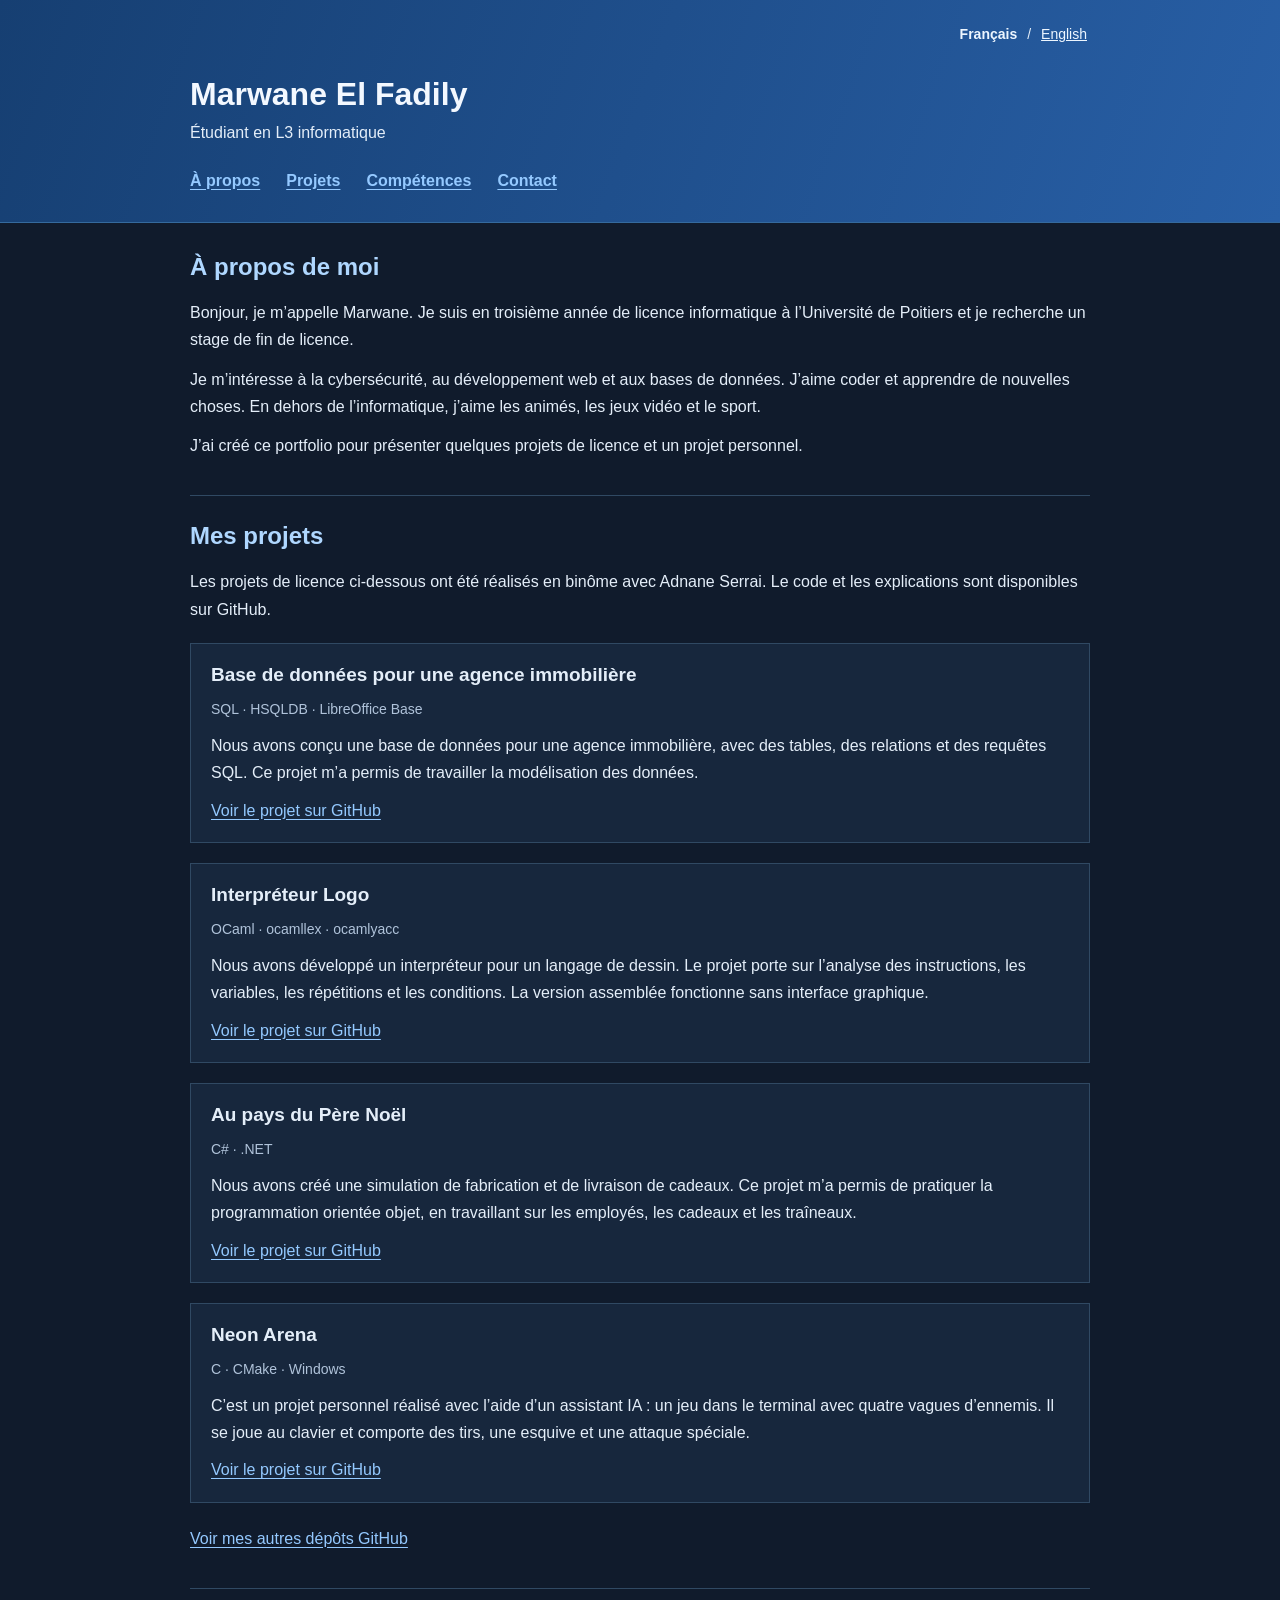
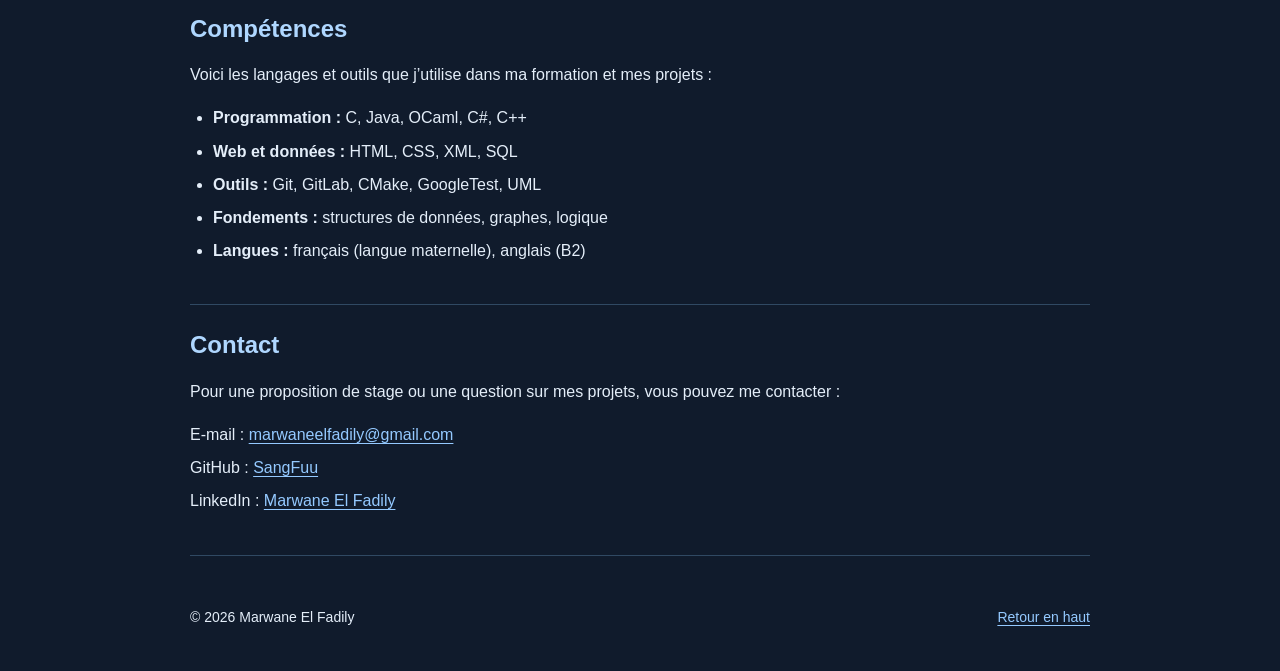
==== index.html @ 78ea7e0b "Initial project snapshot" ====
<!doctype html>
<html lang="fr">
<head>
  <meta charset="utf-8">
  <meta name="viewport" content="width=device-width, initial-scale=1">
  <meta name="description" content="Portfolio de Marwane El Fadily, étudiant en L3 informatique : projets, compétences et contact.">
  <link rel="canonical" href="https://sangfuu.github.io/">
  <link rel="icon" href="assets/favicon.svg" type="image/svg+xml">
  <link rel="stylesheet" href="style.css">
  <script src="script.js" defer></script>
  <title>Marwane El Fadily — Portfolio</title>
</head>
<body>
  <a class="skip-link" href="#main" data-text="skip">Aller au contenu</a>
  <header>
    <div class="container">
      <div class="language" role="group" aria-label="Langue / Language">
        <button type="button" data-lang="fr" aria-pressed="true">Français</button>
        <span aria-hidden="true">/</span>
        <button type="button" data-lang="en" aria-pressed="false">English</button>
      </div>
      <h1>Marwane El Fadily</h1>
      <p data-text="subtitle">Étudiant en L3 informatique</p>
      <nav aria-label="Navigation">
        <a href="#about" data-text="navAbout">À propos</a>
        <a href="#projects" data-text="navProjects">Projets</a>
        <a href="#skills" data-text="navSkills">Compétences</a>
        <a href="#contact" data-text="navContact">Contact</a>
      </nav>
    </div>
  </header>
  <main id="main" class="container">
    <section id="about">
      <h2 data-text="aboutTitle">À propos de moi</h2>
      <p data-text="intro">Bonjour, je m’appelle Marwane. Je suis en troisième année de licence informatique à l’Université de Poitiers et je recherche un stage de fin de licence.</p>
      <p data-text="interests">Je m’intéresse à la cybersécurité, au développement web et aux bases de données. J’aime coder et apprendre de nouvelles choses. En dehors de l’informatique, j’aime les animés, les jeux vidéo et le sport.</p>
      <p data-text="purpose">J’ai créé ce portfolio pour présenter quelques projets de licence et un projet personnel.</p>
    </section>
    <section id="projects">
      <h2 data-text="projectsTitle">Mes projets</h2>
      <p data-text="projectsIntro">Les projets de licence ci-dessous ont été réalisés en binôme avec Adnane Serrai. Le code et les explications sont disponibles sur GitHub.</p>
      <article>
        <h3 data-text="dbTitle">Base de données pour une agence immobilière</h3>
        <p class="technology">SQL · HSQLDB · LibreOffice Base</p>
        <p data-text="dbText">Nous avons conçu une base de données pour une agence immobilière, avec des tables, des relations et des requêtes SQL. Ce projet m’a permis de travailler la modélisation des données.</p>
        <a href="https://github.com/SangFuu/real-estate-database" data-text="source">Voir le projet sur GitHub</a>
      </article>
      <article>
        <h3 data-text="logoTitle">Interpréteur Logo</h3>
        <p class="technology">OCaml · ocamllex · ocamlyacc</p>
        <p data-text="logoText">Nous avons développé un interpréteur pour un langage de dessin. Le projet porte sur l’analyse des instructions, les variables, les répétitions et les conditions. La version assemblée fonctionne sans interface graphique.</p>
        <a href="https://github.com/SangFuu/logo-interpreter" data-text="source">Voir le projet sur GitHub</a>
      </article>
      <article>
        <h3 data-text="santaTitle">Au pays du Père Noël</h3>
        <p class="technology">C# · .NET</p>
        <p data-text="santaText">Nous avons créé une simulation de fabrication et de livraison de cadeaux. Ce projet m’a permis de pratiquer la programmation orientée objet, en travaillant sur les employés, les cadeaux et les traîneaux.</p>
        <a href="https://github.com/SangFuu/santa-workshop" data-text="source">Voir le projet sur GitHub</a>
      </article>
      <article>
        <h3>Neon Arena</h3>
        <p class="technology">C · CMake · Windows</p>
        <p data-text="neonText">C’est un projet personnel réalisé avec l’aide d’un assistant IA : un jeu dans le terminal avec quatre vagues d’ennemis. Il se joue au clavier et comporte des tirs, une esquive et une attaque spéciale.</p>
        <a href="https://github.com/SangFuu/neon-arena-terminal" data-text="source">Voir le projet sur GitHub</a>
      </article>
      <p class="more-projects"><a href="https://github.com/SangFuu?tab=repositories" data-text="allProjects">Voir mes autres dépôts GitHub</a></p>
    </section>
    <section id="skills">
      <h2 data-text="skillsTitle">Compétences</h2>
      <p data-text="skillsIntro">Voici les langages et outils que j’utilise dans ma formation et mes projets :</p>
      <ul>
        <li><strong data-text="programming">Programmation :</strong> C, Java, OCaml, C#, C++</li>
        <li><strong data-text="web">Web et données :</strong> HTML, CSS, XML, SQL</li>
        <li><strong data-text="tools">Outils :</strong> Git, GitLab, CMake, GoogleTest, UML</li>
        <li><strong data-text="foundations">Fondements :</strong> <span data-text="foundationsText">structures de données, graphes, logique</span></li>
        <li><strong data-text="languages">Langues :</strong> <span data-text="languagesText">français (langue maternelle), anglais (B2)</span></li>
      </ul>
    </section>
    <section id="contact">
      <h2 data-text="contactTitle">Contact</h2>
      <p data-text="contactIntro">Pour une proposition de stage ou une question sur mes projets, vous pouvez me contacter :</p>
      <ul class="contact-list">
        <li>E-mail : <a href="mailto:marwaneelfadily@gmail.com">marwaneelfadily@gmail.com</a></li>
        <li>GitHub : <a href="https://github.com/SangFuu">SangFuu</a></li>
        <li>LinkedIn : <a href="https://www.linkedin.com/in/marwane-el-fadily-8449a1333/">Marwane El Fadily</a></li>
      </ul>
    </section>
  </main>
  <footer class="container"><p>© 2026 Marwane El Fadily</p><a href="#main" data-text="top">Retour en haut</a></footer>
</body>
</html>
---- style.css ----
/* Mise en page du portfolio */
* { box-sizing: border-box; }
html { scroll-padding-top: 20px; }
body {
  margin: 0;
  font-family: Arial, sans-serif;
  font-size: 16px;
  line-height: 1.7;
  color: #e4eef9;
  background: #101b2c;
}
.container { width: min(900px, calc(100% - 40px)); margin: 0 auto; }
a { color: #94c9ff; text-underline-offset: 3px; }
a:hover { color: #c9e5ff; }
a:focus-visible, button:focus-visible { outline: 2px solid #9bd6ff; outline-offset: 4px; }
header { background: linear-gradient(110deg, #163f72, #285fa6); border-bottom: 1px solid #356a9d; padding: 20px 0 28px; }
h1 { font-size: 32px; line-height: 1.3; margin: 24px 0 4px; color: #f3f8ff; }
header p { margin: 0 0 20px; }
nav { display: flex; flex-wrap: wrap; gap: 10px 26px; }
nav a { font-weight: bold; }
.language { display: flex; justify-content: flex-end; align-items: center; gap: 7px; font-size: 14px; }
.language button { background: transparent; border: 0; padding: 3px; color: #edf6ff; font: inherit; cursor: pointer; text-decoration: underline; }
.language button[aria-pressed="true"] { font-weight: bold; text-decoration: none; }
main { padding: 4px 0 20px; }
section { padding: 24px 0; border-bottom: 1px solid #304963; }
h2 { margin: 0 0 16px; font-size: 24px; line-height: 1.35; color: #afd7ff; }
h3 { margin: 0 0 6px; font-size: 19px; line-height: 1.4; color: #e4eef9; }
p { margin: 12px 0; }
article { margin: 20px 0; padding: 18px 20px; border: 1px solid #304963; background: #17273d; }
article p { margin: 10px 0; }
.technology { font-size: 14px; color: #b0c3da; }
.more-projects { margin-top: 22px; }
ul { padding-left: 23px; }
li { margin: 6px 0; }
.contact-list { list-style: none; padding-left: 0; }
footer { padding: 18px 0 30px; font-size: 14px; display: flex; align-items: center; justify-content: space-between; gap: 16px; }
.skip-link { position: absolute; top: -80px; left: 10px; background: #17273d; padding: 10px; }
.skip-link:focus { top: 10px; }
@media (max-width: 600px) {
  .container { width: calc(100% - 32px); }
  h1 { font-size: 28px; }
  nav { gap: 8px 18px; }
  header { padding-bottom: 22px; }
  section { padding: 23px 0; }
  article { padding: 16px; }
  h2 { font-size: 23px; }
  h3 { font-size: 18px; }
  .contact-list a { overflow-wrap: anywhere; }
  footer { align-items: flex-start; flex-direction: column; gap: 0; }
}
@media print {
  body { background: white; color: #263441; }
  h1, h2, h3, a, .technology { color: #173d60; }
  article { background: white; }
  header { background: white; }
  .language, nav, footer, .skip-link { display: none; }
  article { break-inside: avoid; }
}
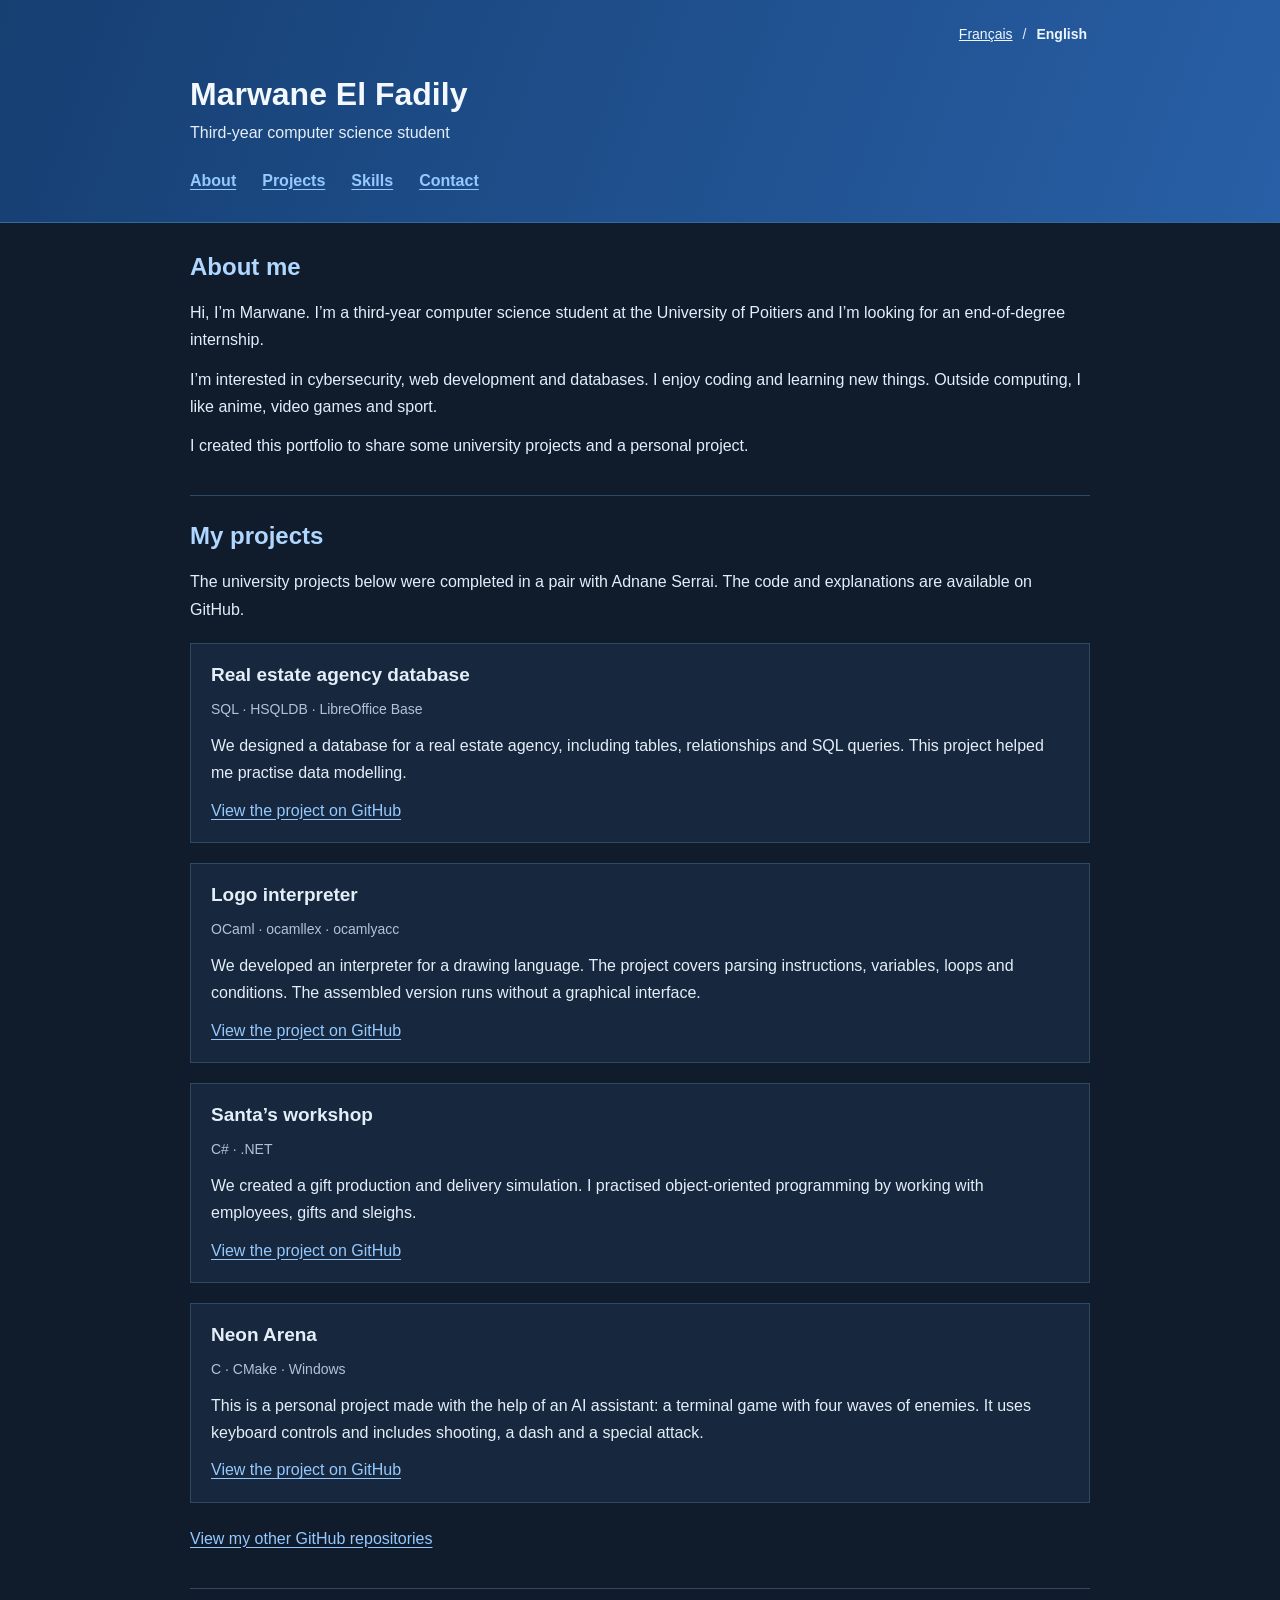
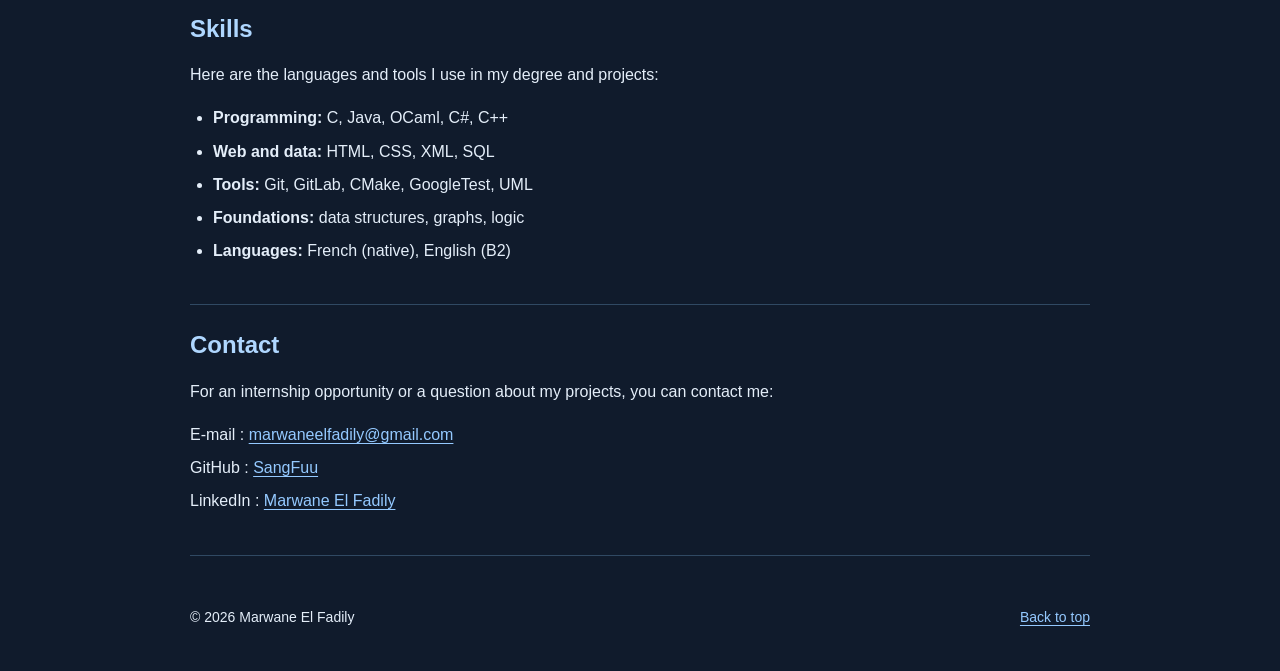
==== commit b638e9ec: "Use English as the portfolio default HTML language" ====
--- a/index.html
+++ b/index.html
@@ -1,9 +1,9 @@
 <!doctype html>
-<html lang="fr">
+<html lang="en">
 <head>
   <meta charset="utf-8">
   <meta name="viewport" content="width=device-width, initial-scale=1">
-  <meta name="description" content="Portfolio de Marwane El Fadily, étudiant en L3 informatique : projets, compétences et contact.">
+  <meta name="description" content="Marwane El Fadily, third-year computer science student: projects, skills and contact.">
   <link rel="canonical" href="https://sangfuu.github.io/">
   <link rel="icon" href="assets/favicon.svg" type="image/svg+xml">
   <link rel="stylesheet" href="style.css">
@@ -11,74 +11,74 @@
   <title>Marwane El Fadily — Portfolio</title>
 </head>
 <body>
-  <a class="skip-link" href="#main" data-text="skip">Aller au contenu</a>
+  <a class="skip-link" href="#main" data-text="skip">Skip to content</a>
   <header>
     <div class="container">
       <div class="language" role="group" aria-label="Langue / Language">
-        <button type="button" data-lang="fr" aria-pressed="true">Français</button>
+        <button type="button" data-lang="fr" aria-pressed="false">Français</button>
         <span aria-hidden="true">/</span>
-        <button type="button" data-lang="en" aria-pressed="false">English</button>
+        <button type="button" data-lang="en" aria-pressed="true">English</button>
       </div>
       <h1>Marwane El Fadily</h1>
-      <p data-text="subtitle">Étudiant en L3 informatique</p>
+      <p data-text="subtitle">Third-year computer science student</p>
       <nav aria-label="Navigation">
-        <a href="#about" data-text="navAbout">À propos</a>
-        <a href="#projects" data-text="navProjects">Projets</a>
-        <a href="#skills" data-text="navSkills">Compétences</a>
+        <a href="#about" data-text="navAbout">About</a>
+        <a href="#projects" data-text="navProjects">Projects</a>
+        <a href="#skills" data-text="navSkills">Skills</a>
         <a href="#contact" data-text="navContact">Contact</a>
       </nav>
     </div>
   </header>
   <main id="main" class="container">
     <section id="about">
-      <h2 data-text="aboutTitle">À propos de moi</h2>
-      <p data-text="intro">Bonjour, je m’appelle Marwane. Je suis en troisième année de licence informatique à l’Université de Poitiers et je recherche un stage de fin de licence.</p>
-      <p data-text="interests">Je m’intéresse à la cybersécurité, au développement web et aux bases de données. J’aime coder et apprendre de nouvelles choses. En dehors de l’informatique, j’aime les animés, les jeux vidéo et le sport.</p>
-      <p data-text="purpose">J’ai créé ce portfolio pour présenter quelques projets de licence et un projet personnel.</p>
+      <h2 data-text="aboutTitle">About me</h2>
+      <p data-text="intro">Hi, I’m Marwane. I’m a third-year computer science student at the University of Poitiers and I’m looking for an end-of-degree internship.</p>
+      <p data-text="interests">I’m interested in cybersecurity, web development and databases. I enjoy coding and learning new things. Outside computing, I like anime, video games and sport.</p>
+      <p data-text="purpose">I created this portfolio to share some university projects and a personal project.</p>
     </section>
     <section id="projects">
-      <h2 data-text="projectsTitle">Mes projets</h2>
-      <p data-text="projectsIntro">Les projets de licence ci-dessous ont été réalisés en binôme avec Adnane Serrai. Le code et les explications sont disponibles sur GitHub.</p>
+      <h2 data-text="projectsTitle">My projects</h2>
+      <p data-text="projectsIntro">The university projects below were completed in a pair with Adnane Serrai. The code and explanations are available on GitHub.</p>
       <article>
-        <h3 data-text="dbTitle">Base de données pour une agence immobilière</h3>
+        <h3 data-text="dbTitle">Real estate agency database</h3>
         <p class="technology">SQL · HSQLDB · LibreOffice Base</p>
-        <p data-text="dbText">Nous avons conçu une base de données pour une agence immobilière, avec des tables, des relations et des requêtes SQL. Ce projet m’a permis de travailler la modélisation des données.</p>
-        <a href="https://github.com/SangFuu/real-estate-database" data-text="source">Voir le projet sur GitHub</a>
+        <p data-text="dbText">We designed a database for a real estate agency, including tables, relationships and SQL queries. This project helped me practise data modelling.</p>
+        <a href="https://github.com/SangFuu/real-estate-database" data-text="source">View the project on GitHub</a>
       </article>
       <article>
-        <h3 data-text="logoTitle">Interpréteur Logo</h3>
+        <h3 data-text="logoTitle">Logo interpreter</h3>
         <p class="technology">OCaml · ocamllex · ocamlyacc</p>
-        <p data-text="logoText">Nous avons développé un interpréteur pour un langage de dessin. Le projet porte sur l’analyse des instructions, les variables, les répétitions et les conditions. La version assemblée fonctionne sans interface graphique.</p>
-        <a href="https://github.com/SangFuu/logo-interpreter" data-text="source">Voir le projet sur GitHub</a>
+        <p data-text="logoText">We developed an interpreter for a drawing language. The project covers parsing instructions, variables, loops and conditions. The assembled version runs without a graphical interface.</p>
+        <a href="https://github.com/SangFuu/logo-interpreter" data-text="source">View the project on GitHub</a>
       </article>
       <article>
-        <h3 data-text="santaTitle">Au pays du Père Noël</h3>
+        <h3 data-text="santaTitle">Santa’s workshop</h3>
         <p class="technology">C# · .NET</p>
-        <p data-text="santaText">Nous avons créé une simulation de fabrication et de livraison de cadeaux. Ce projet m’a permis de pratiquer la programmation orientée objet, en travaillant sur les employés, les cadeaux et les traîneaux.</p>
-        <a href="https://github.com/SangFuu/santa-workshop" data-text="source">Voir le projet sur GitHub</a>
+        <p data-text="santaText">We created a gift production and delivery simulation. I practised object-oriented programming by working with employees, gifts and sleighs.</p>
+        <a href="https://github.com/SangFuu/santa-workshop" data-text="source">View the project on GitHub</a>
       </article>
       <article>
         <h3>Neon Arena</h3>
         <p class="technology">C · CMake · Windows</p>
-        <p data-text="neonText">C’est un projet personnel réalisé avec l’aide d’un assistant IA : un jeu dans le terminal avec quatre vagues d’ennemis. Il se joue au clavier et comporte des tirs, une esquive et une attaque spéciale.</p>
-        <a href="https://github.com/SangFuu/neon-arena-terminal" data-text="source">Voir le projet sur GitHub</a>
+        <p data-text="neonText">This is a personal project made with the help of an AI assistant: a terminal game with four waves of enemies. It uses keyboard controls and includes shooting, a dash and a special attack.</p>
+        <a href="https://github.com/SangFuu/neon-arena-terminal" data-text="source">View the project on GitHub</a>
       </article>
-      <p class="more-projects"><a href="https://github.com/SangFuu?tab=repositories" data-text="allProjects">Voir mes autres dépôts GitHub</a></p>
+      <p class="more-projects"><a href="https://github.com/SangFuu?tab=repositories" data-text="allProjects">View my other GitHub repositories</a></p>
     </section>
     <section id="skills">
-      <h2 data-text="skillsTitle">Compétences</h2>
-      <p data-text="skillsIntro">Voici les langages et outils que j’utilise dans ma formation et mes projets :</p>
+      <h2 data-text="skillsTitle">Skills</h2>
+      <p data-text="skillsIntro">Here are the languages and tools I use in my degree and projects:</p>
       <ul>
-        <li><strong data-text="programming">Programmation :</strong> C, Java, OCaml, C#, C++</li>
-        <li><strong data-text="web">Web et données :</strong> HTML, CSS, XML, SQL</li>
-        <li><strong data-text="tools">Outils :</strong> Git, GitLab, CMake, GoogleTest, UML</li>
-        <li><strong data-text="foundations">Fondements :</strong> <span data-text="foundationsText">structures de données, graphes, logique</span></li>
-        <li><strong data-text="languages">Langues :</strong> <span data-text="languagesText">français (langue maternelle), anglais (B2)</span></li>
+        <li><strong data-text="programming">Programming:</strong> C, Java, OCaml, C#, C++</li>
+        <li><strong data-text="web">Web and data:</strong> HTML, CSS, XML, SQL</li>
+        <li><strong data-text="tools">Tools:</strong> Git, GitLab, CMake, GoogleTest, UML</li>
+        <li><strong data-text="foundations">Foundations:</strong> <span data-text="foundationsText">data structures, graphs, logic</span></li>
+        <li><strong data-text="languages">Languages:</strong> <span data-text="languagesText">French (native), English (B2)</span></li>
       </ul>
     </section>
     <section id="contact">
       <h2 data-text="contactTitle">Contact</h2>
-      <p data-text="contactIntro">Pour une proposition de stage ou une question sur mes projets, vous pouvez me contacter :</p>
+      <p data-text="contactIntro">For an internship opportunity or a question about my projects, you can contact me:</p>
       <ul class="contact-list">
         <li>E-mail : <a href="mailto:marwaneelfadily@gmail.com">marwaneelfadily@gmail.com</a></li>
         <li>GitHub : <a href="https://github.com/SangFuu">SangFuu</a></li>
@@ -86,6 +86,6 @@
       </ul>
     </section>
   </main>
-  <footer class="container"><p>© 2026 Marwane El Fadily</p><a href="#main" data-text="top">Retour en haut</a></footer>
+  <footer class="container"><p>© 2026 Marwane El Fadily</p><a href="#main" data-text="top">Back to top</a></footer>
 </body>
 </html>
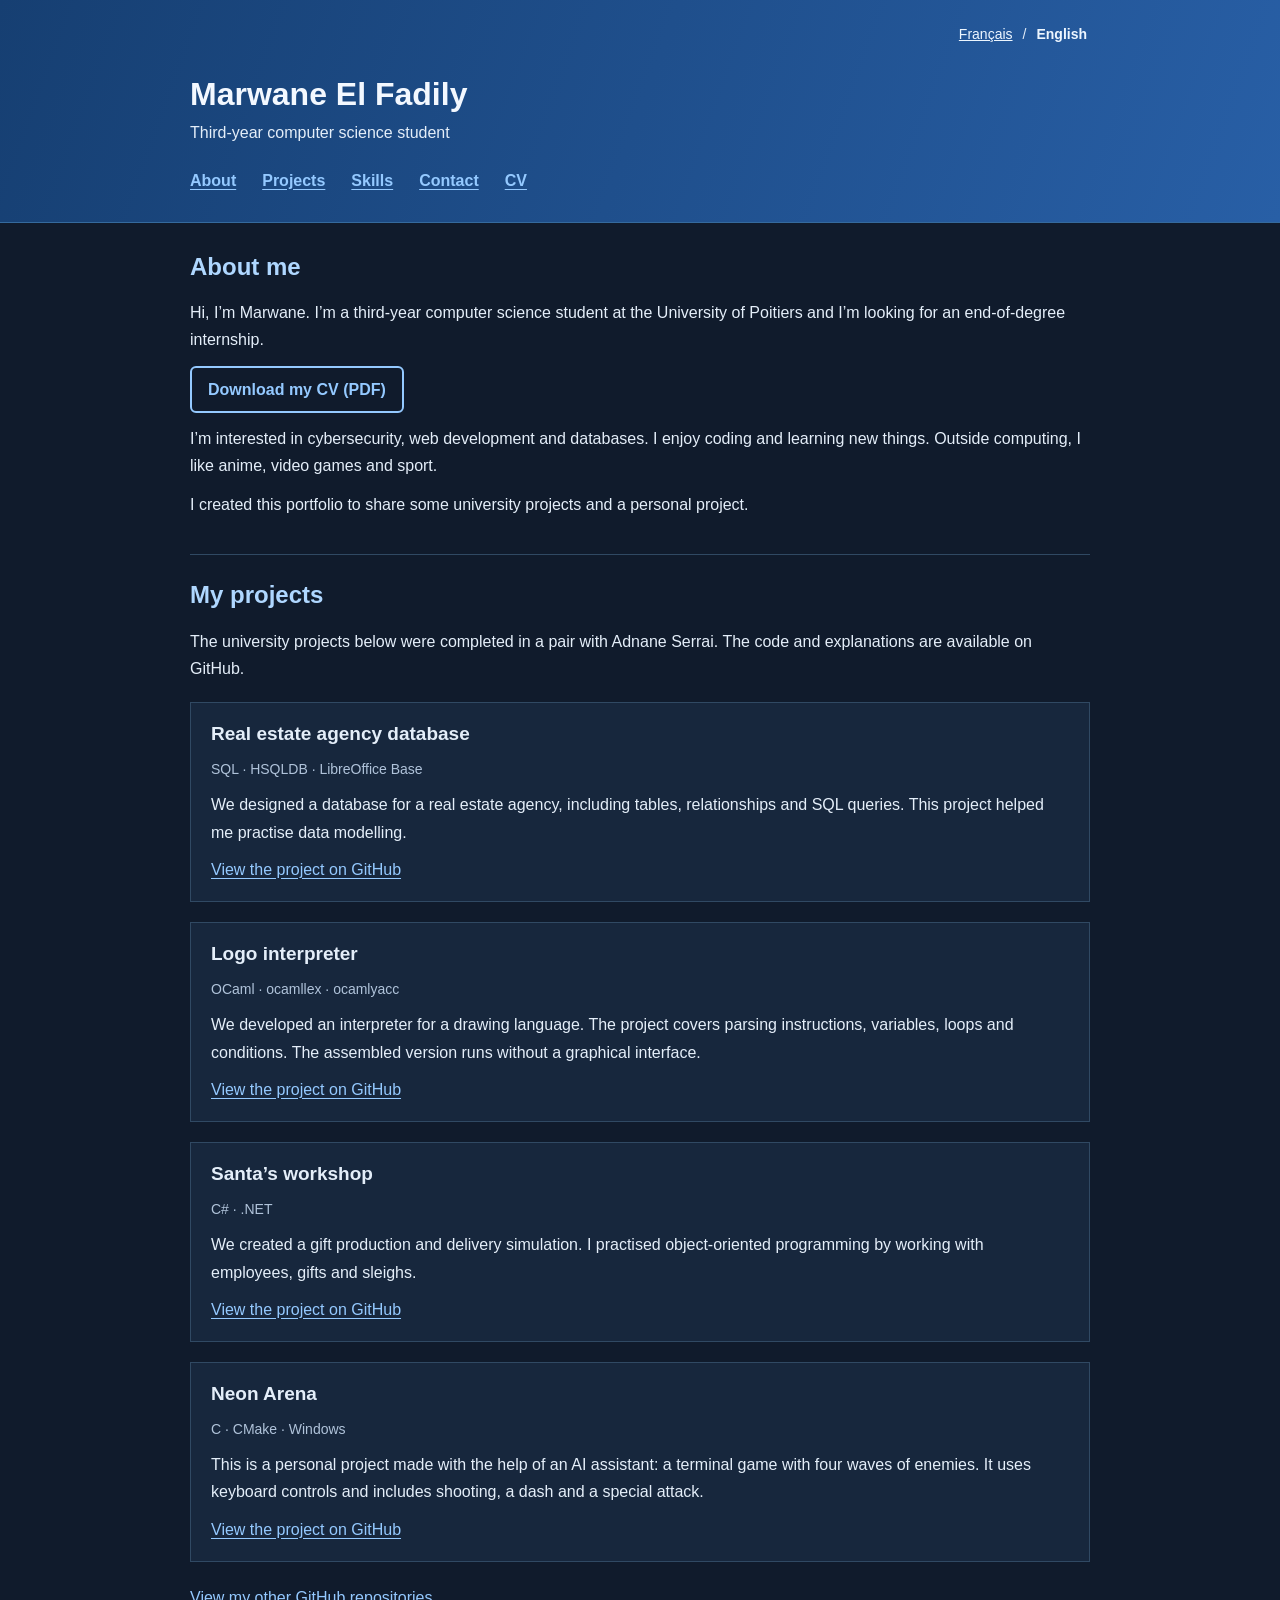
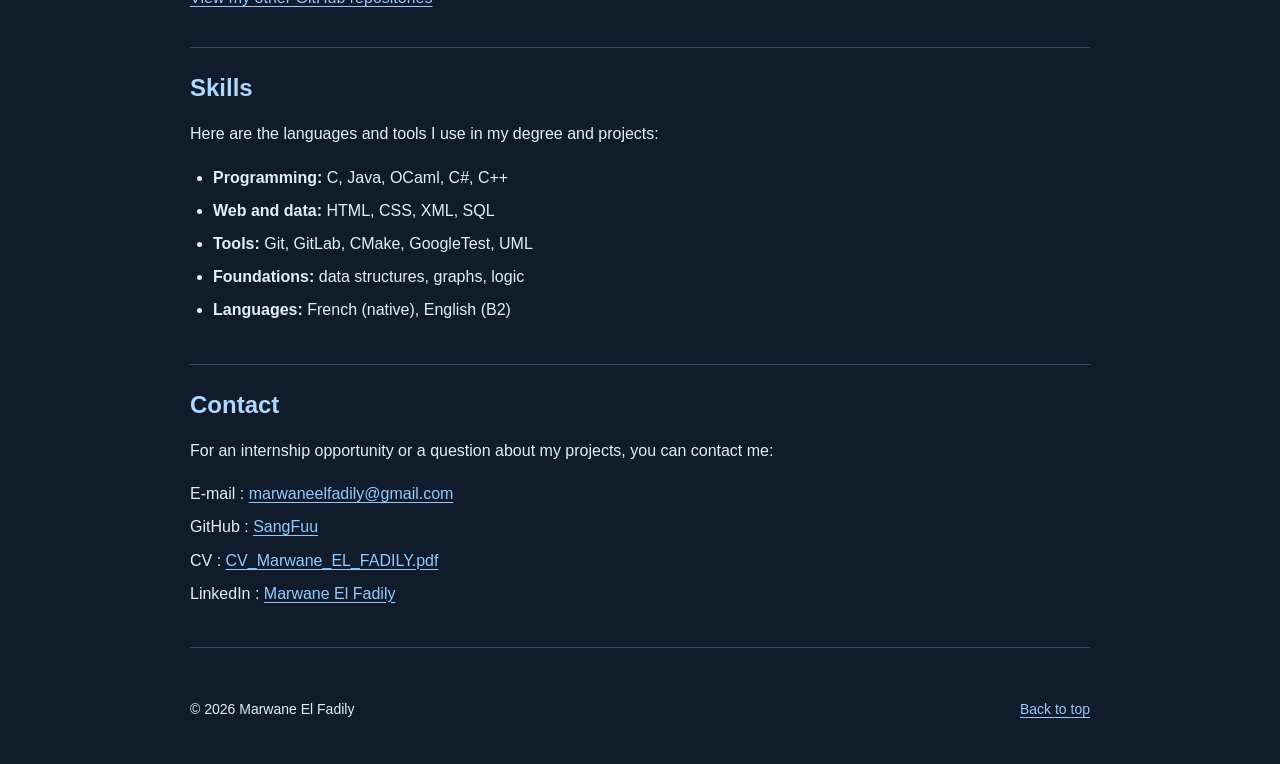
==== commit 29024b4b: "Add CV download" ====
--- a/index.html
+++ b/index.html
@@ -26,6 +26,7 @@
         <a href="#projects" data-text="navProjects">Projects</a>
         <a href="#skills" data-text="navSkills">Skills</a>
         <a href="#contact" data-text="navContact">Contact</a>
+        <a href="assets/CV_Marwane_EL_FADILY.pdf" download data-text="navCv">CV</a>
       </nav>
     </div>
   </header>
@@ -33,6 +34,7 @@
     <section id="about">
       <h2 data-text="aboutTitle">About me</h2>
       <p data-text="intro">Hi, I’m Marwane. I’m a third-year computer science student at the University of Poitiers and I’m looking for an end-of-degree internship.</p>
+      <p><a class="cv-button" href="assets/CV_Marwane_EL_FADILY.pdf" download data-text="cvButton">Download my CV (PDF)</a></p>
       <p data-text="interests">I’m interested in cybersecurity, web development and databases. I enjoy coding and learning new things. Outside computing, I like anime, video games and sport.</p>
       <p data-text="purpose">I created this portfolio to share some university projects and a personal project.</p>
     </section>
@@ -82,6 +84,7 @@
       <ul class="contact-list">
         <li>E-mail : <a href="mailto:marwaneelfadily@gmail.com">marwaneelfadily@gmail.com</a></li>
         <li>GitHub : <a href="https://github.com/SangFuu">SangFuu</a></li>
+        <li>CV : <a href="assets/CV_Marwane_EL_FADILY.pdf" download data-text="cvLink">CV_Marwane_EL_FADILY.pdf</a></li>
         <li>LinkedIn : <a href="https://www.linkedin.com/in/marwane-el-fadily-8449a1333/">Marwane El Fadily</a></li>
       </ul>
     </section>
--- a/style.css
+++ b/style.css
@@ -56,3 +56,5 @@
   .language, nav, footer, .skip-link { display: none; }
   article { break-inside: avoid; }
 }
+.cv-button { display: inline-block; padding: 8px 16px; border: 2px solid currentColor; border-radius: 6px; font-weight: bold; text-decoration: none; }
+.cv-button:hover { text-decoration: underline; }
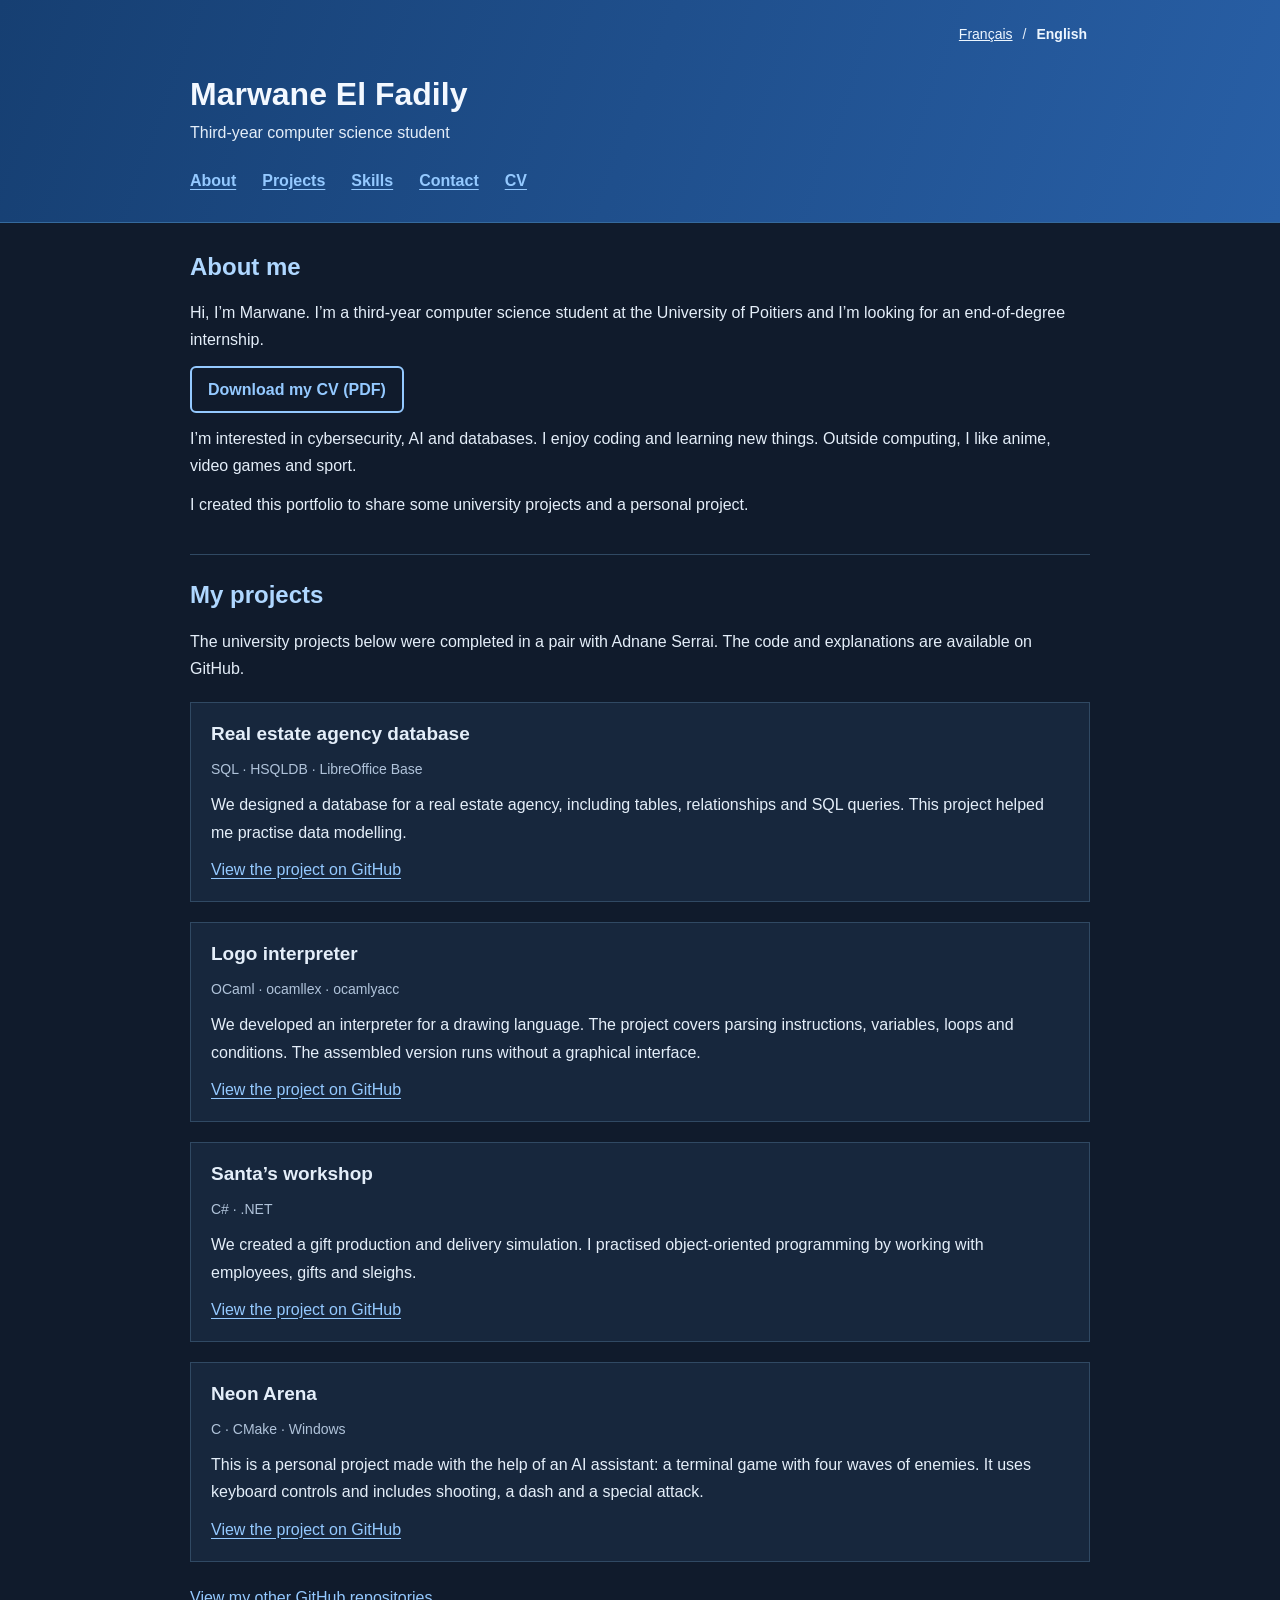
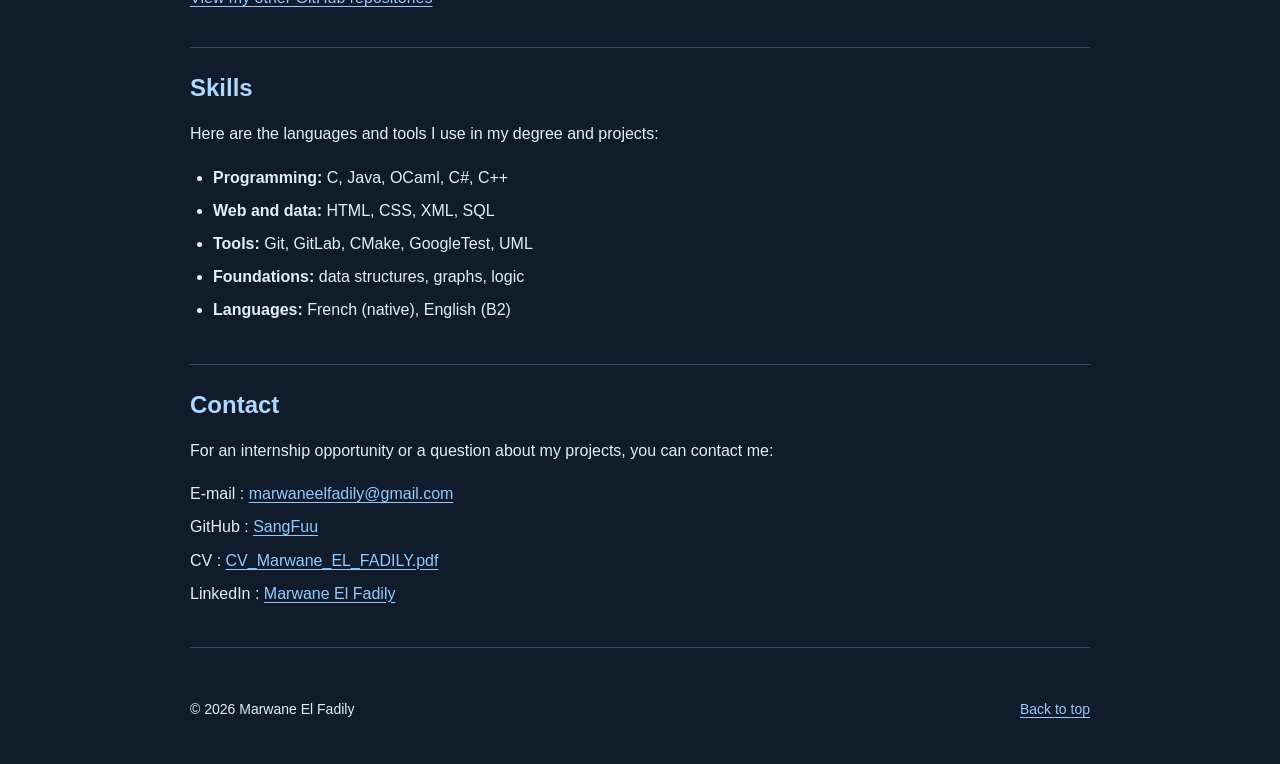
==== commit 0eb5208c: "Update interests: cybersecurity, AI and databases" ====
--- a/index.html
+++ b/index.html
@@ -35,7 +35,7 @@
       <h2 data-text="aboutTitle">About me</h2>
       <p data-text="intro">Hi, I’m Marwane. I’m a third-year computer science student at the University of Poitiers and I’m looking for an end-of-degree internship.</p>
       <p><a class="cv-button" href="assets/CV_Marwane_EL_FADILY.pdf" download data-text="cvButton">Download my CV (PDF)</a></p>
-      <p data-text="interests">I’m interested in cybersecurity, web development and databases. I enjoy coding and learning new things. Outside computing, I like anime, video games and sport.</p>
+      <p data-text="interests">I’m interested in cybersecurity, AI and databases. I enjoy coding and learning new things. Outside computing, I like anime, video games and sport.</p>
       <p data-text="purpose">I created this portfolio to share some university projects and a personal project.</p>
     </section>
     <section id="projects">
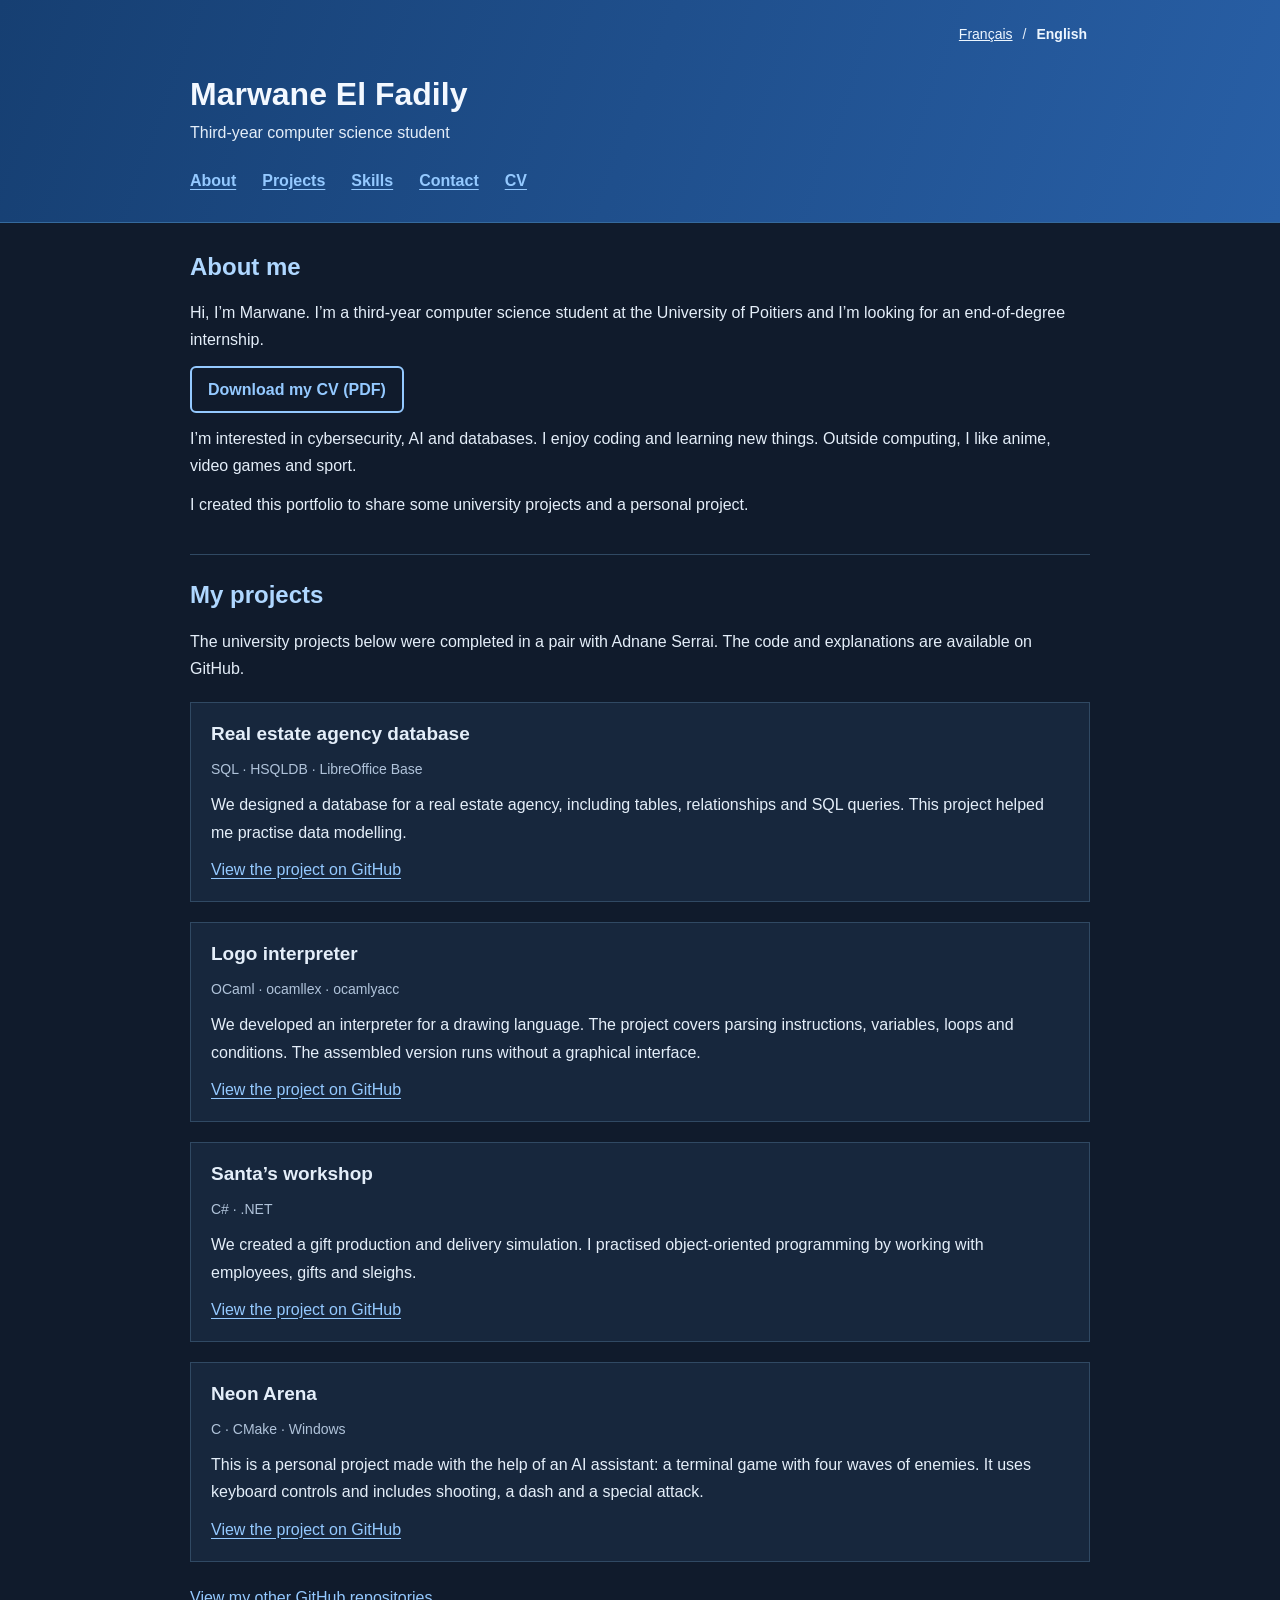
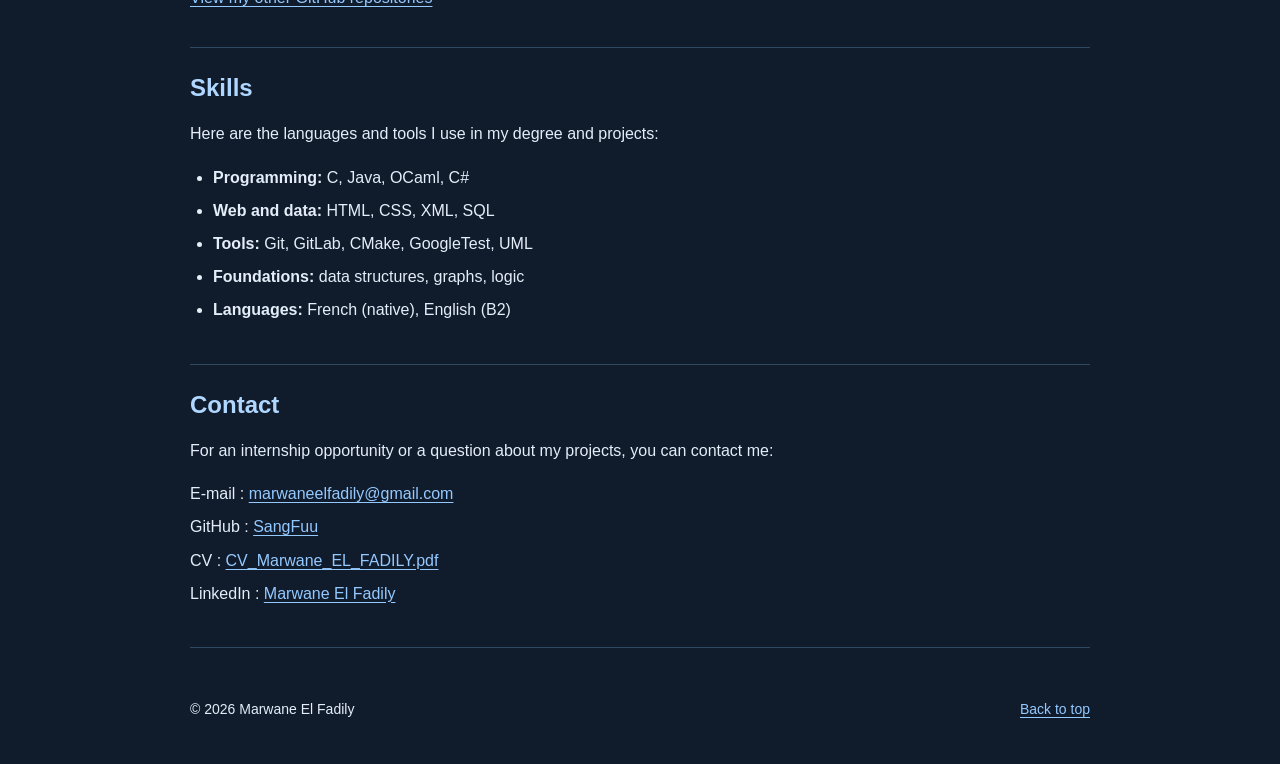
==== commit 37b5bef8: "Update programming languages" ====
--- a/index.html
+++ b/index.html
@@ -71,7 +71,7 @@
       <h2 data-text="skillsTitle">Skills</h2>
       <p data-text="skillsIntro">Here are the languages and tools I use in my degree and projects:</p>
       <ul>
-        <li><strong data-text="programming">Programming:</strong> C, Java, OCaml, C#, C++</li>
+        <li><strong data-text="programming">Programming:</strong> C, Java, OCaml, C#</li>
         <li><strong data-text="web">Web and data:</strong> HTML, CSS, XML, SQL</li>
         <li><strong data-text="tools">Tools:</strong> Git, GitLab, CMake, GoogleTest, UML</li>
         <li><strong data-text="foundations">Foundations:</strong> <span data-text="foundationsText">data structures, graphs, logic</span></li>
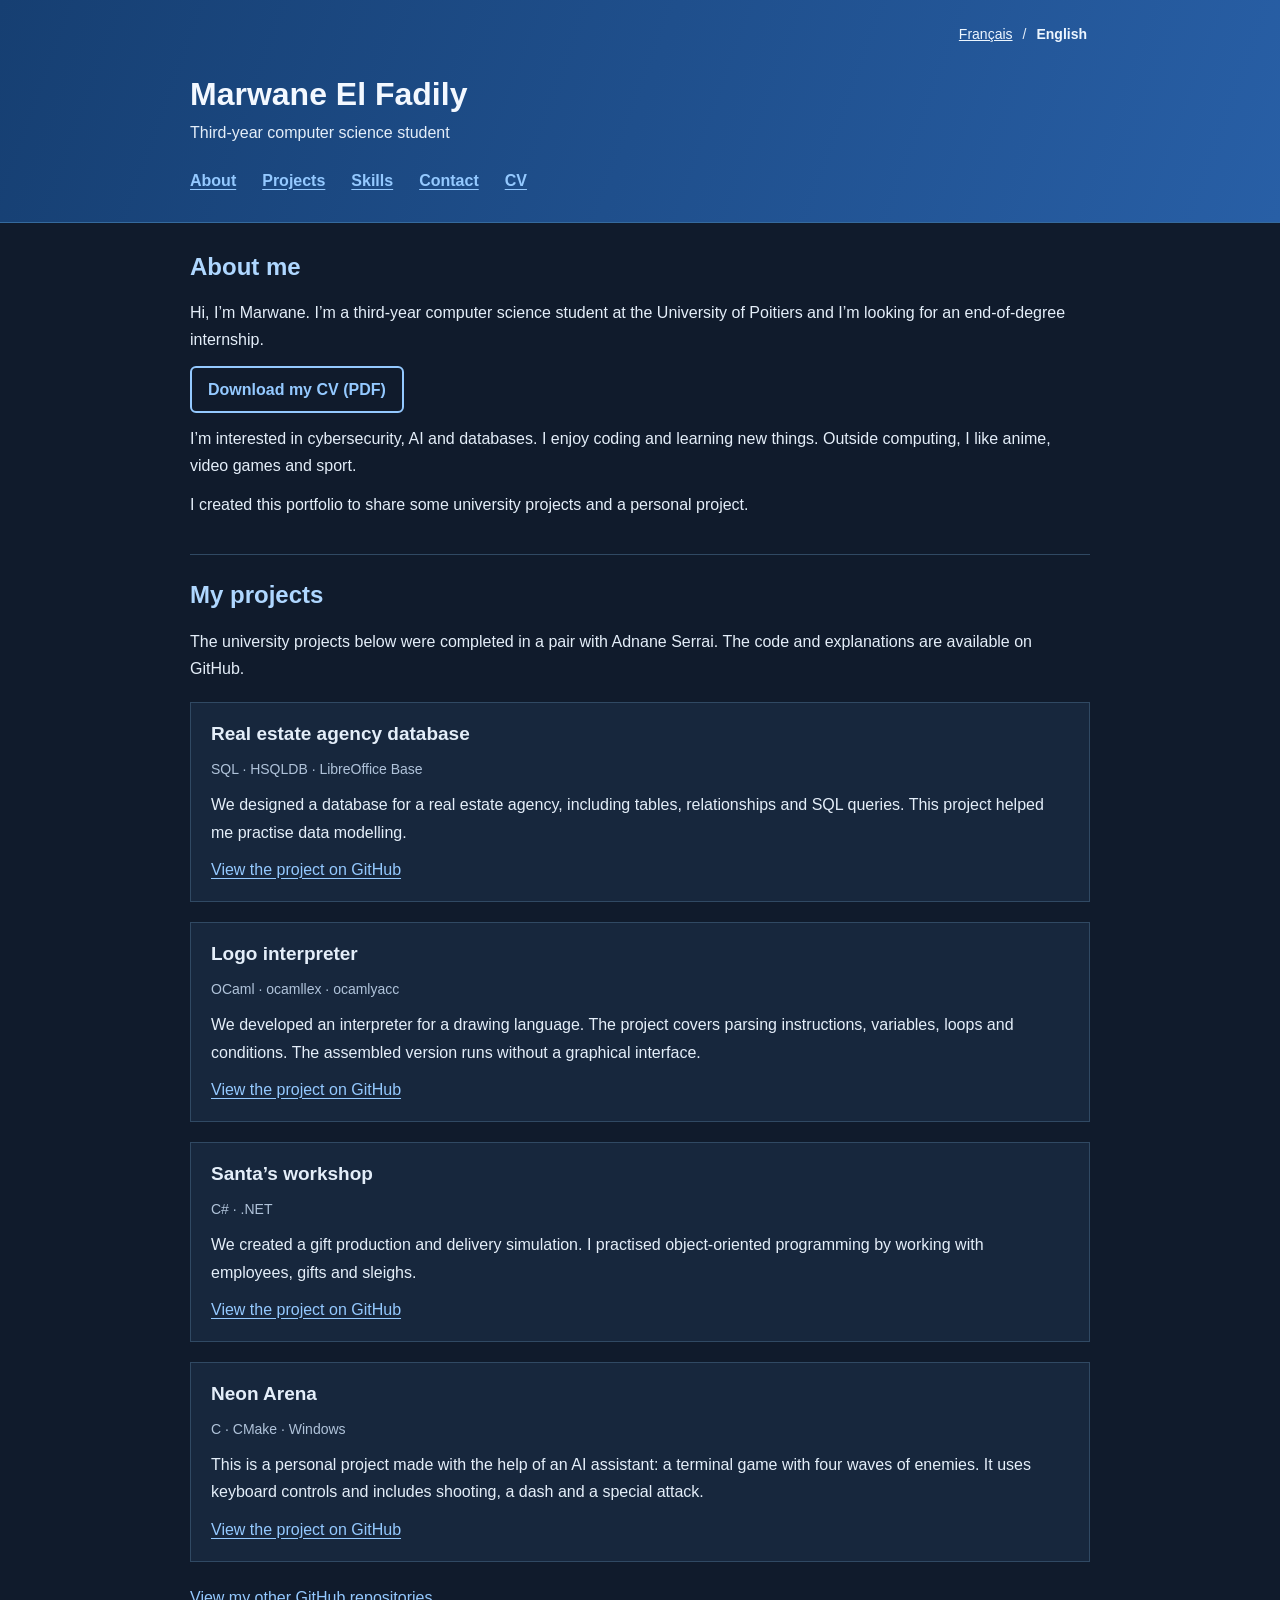
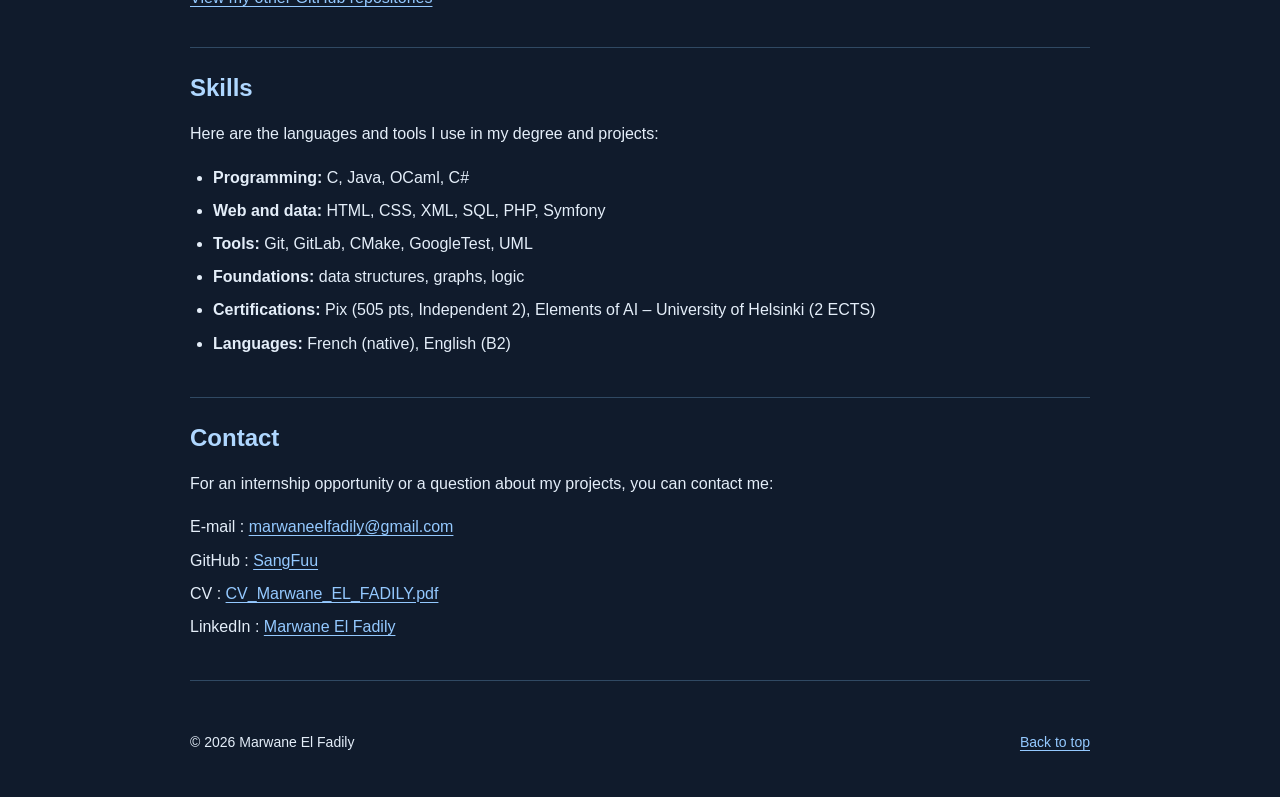
==== commit adad74f5: "Update of my portfolio" ====
--- a/index.html
+++ b/index.html
@@ -72,9 +72,10 @@
       <p data-text="skillsIntro">Here are the languages and tools I use in my degree and projects:</p>
       <ul>
         <li><strong data-text="programming">Programming:</strong> C, Java, OCaml, C#</li>
-        <li><strong data-text="web">Web and data:</strong> HTML, CSS, XML, SQL</li>
+        <li><strong data-text="web">Web and data:</strong> HTML, CSS, XML, SQL, PHP, Symfony</li>
         <li><strong data-text="tools">Tools:</strong> Git, GitLab, CMake, GoogleTest, UML</li>
         <li><strong data-text="foundations">Foundations:</strong> <span data-text="foundationsText">data structures, graphs, logic</span></li>
+        <li><strong data-text="certifications">Certifications:</strong> <span data-text="certificationsText">Pix (505 pts, Independent 2), Elements of AI – University of Helsinki (2 ECTS)</span></li>
         <li><strong data-text="languages">Languages:</strong> <span data-text="languagesText">French (native), English (B2)</span></li>
       </ul>
     </section>
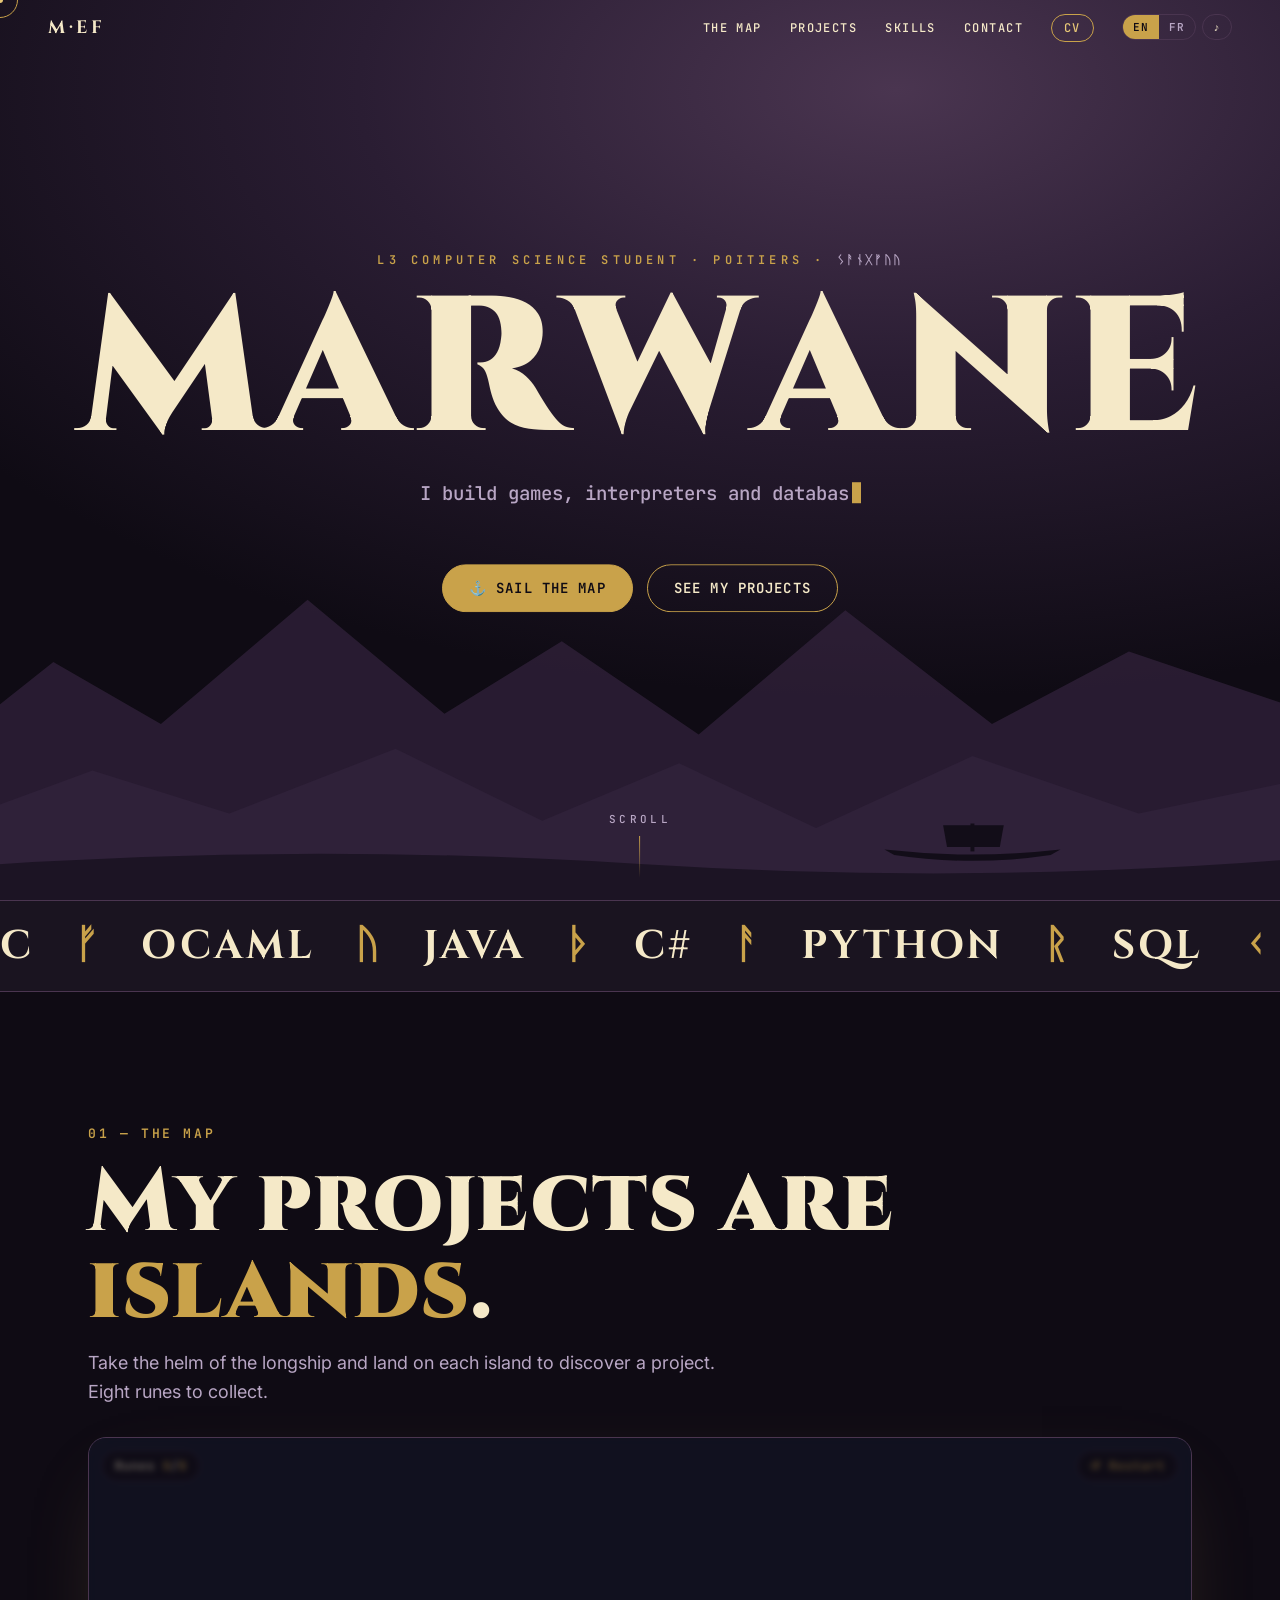
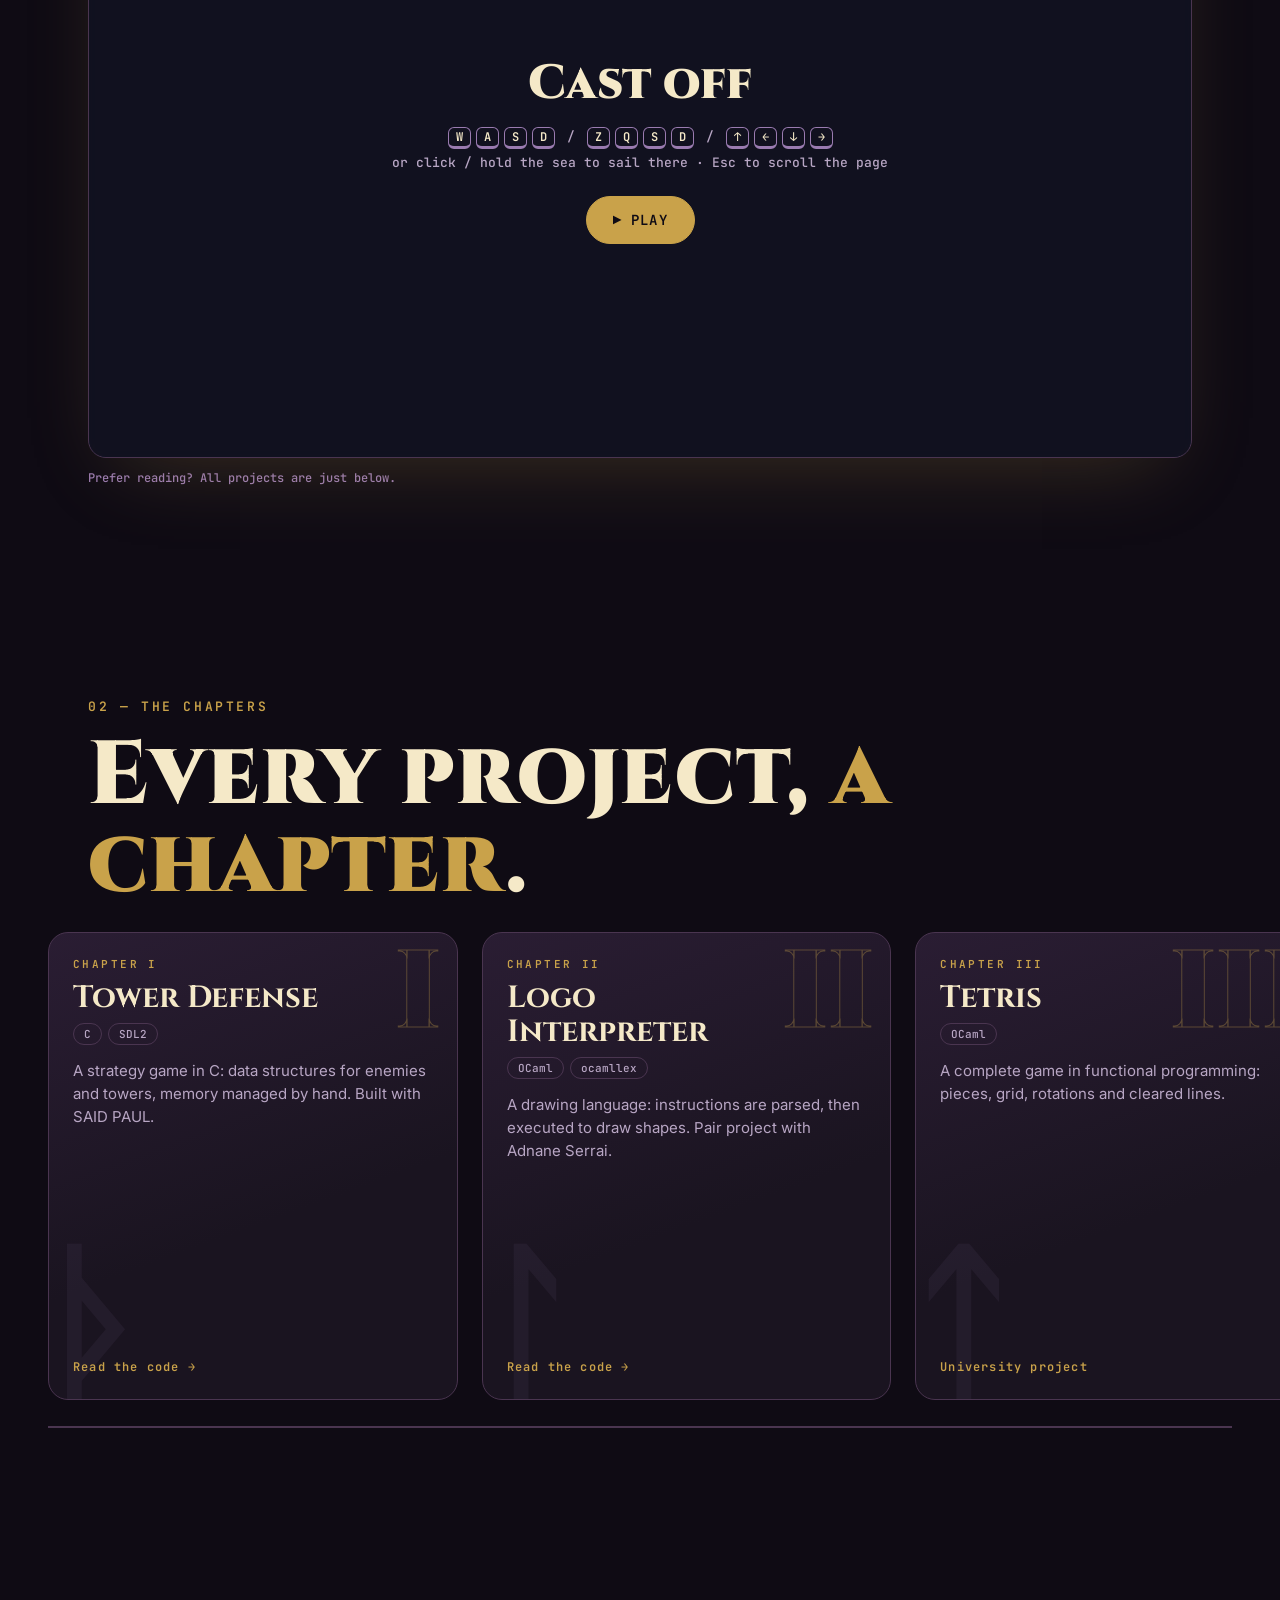
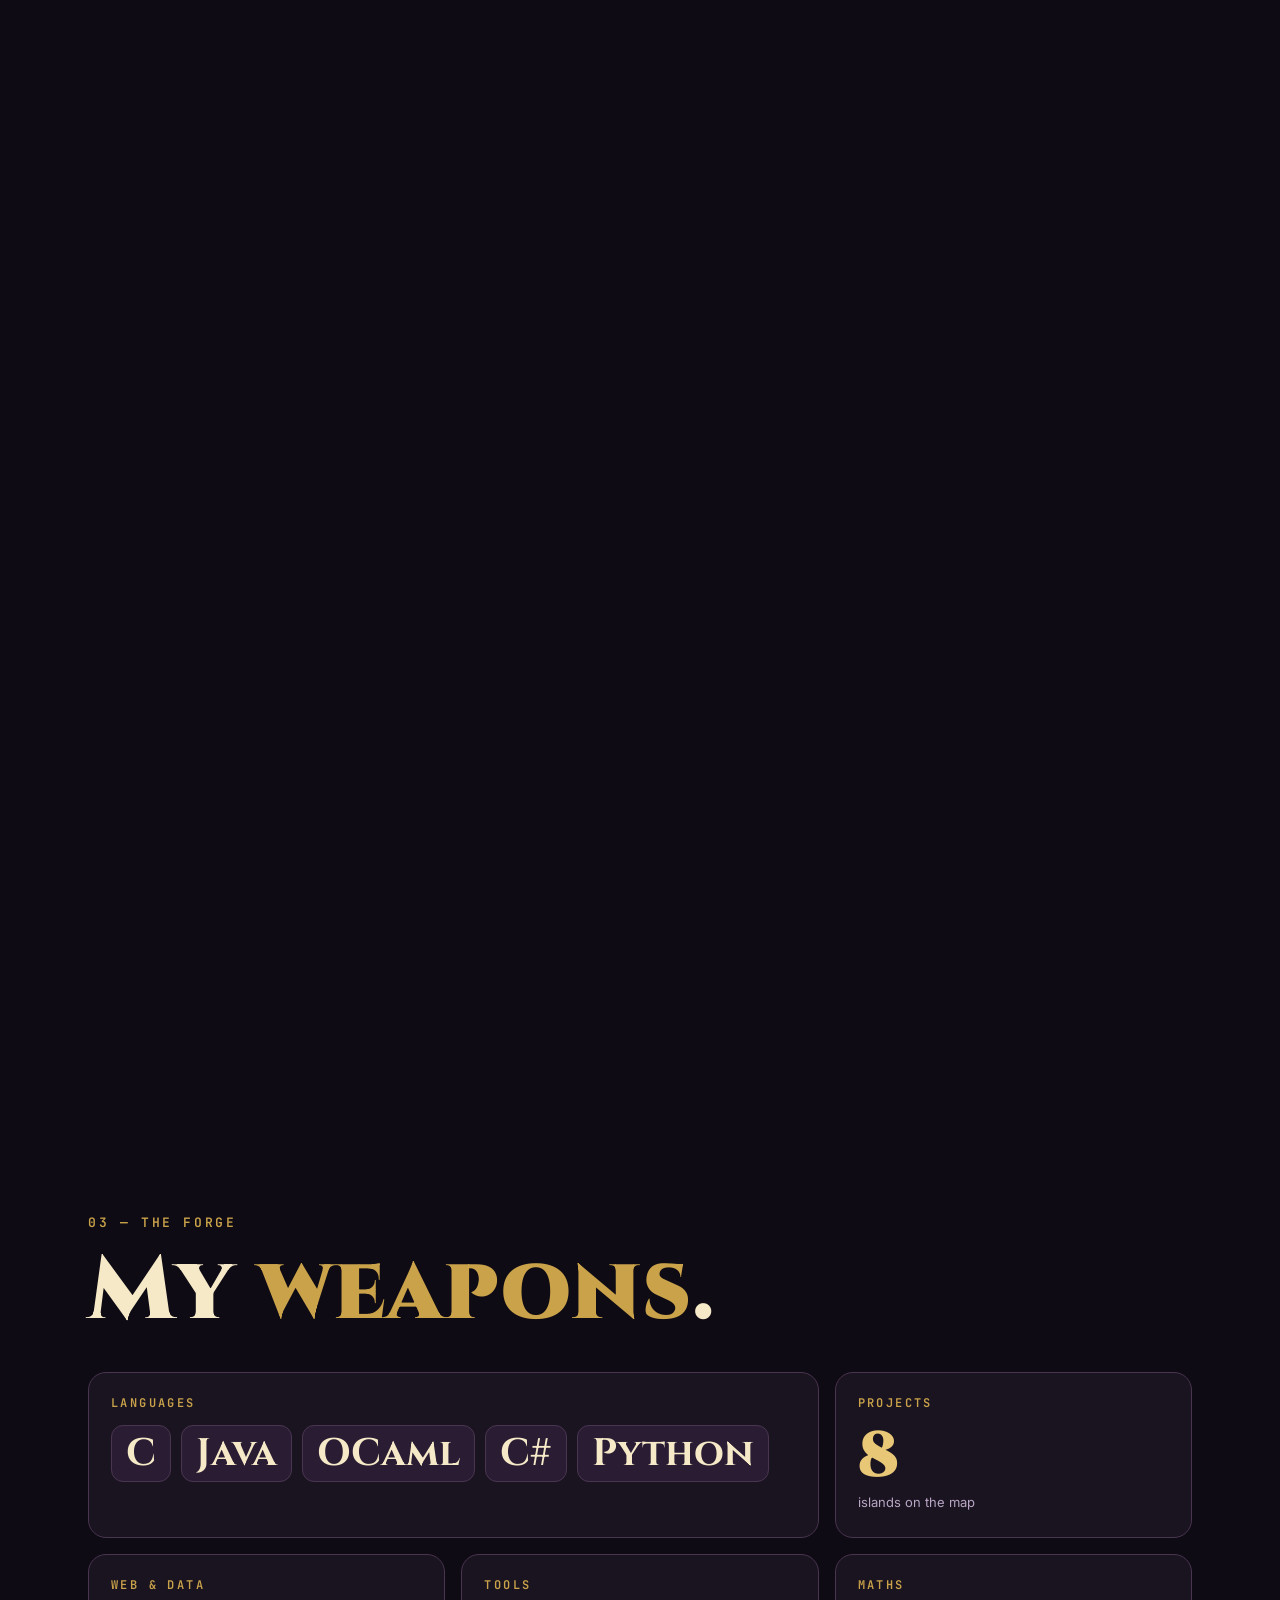
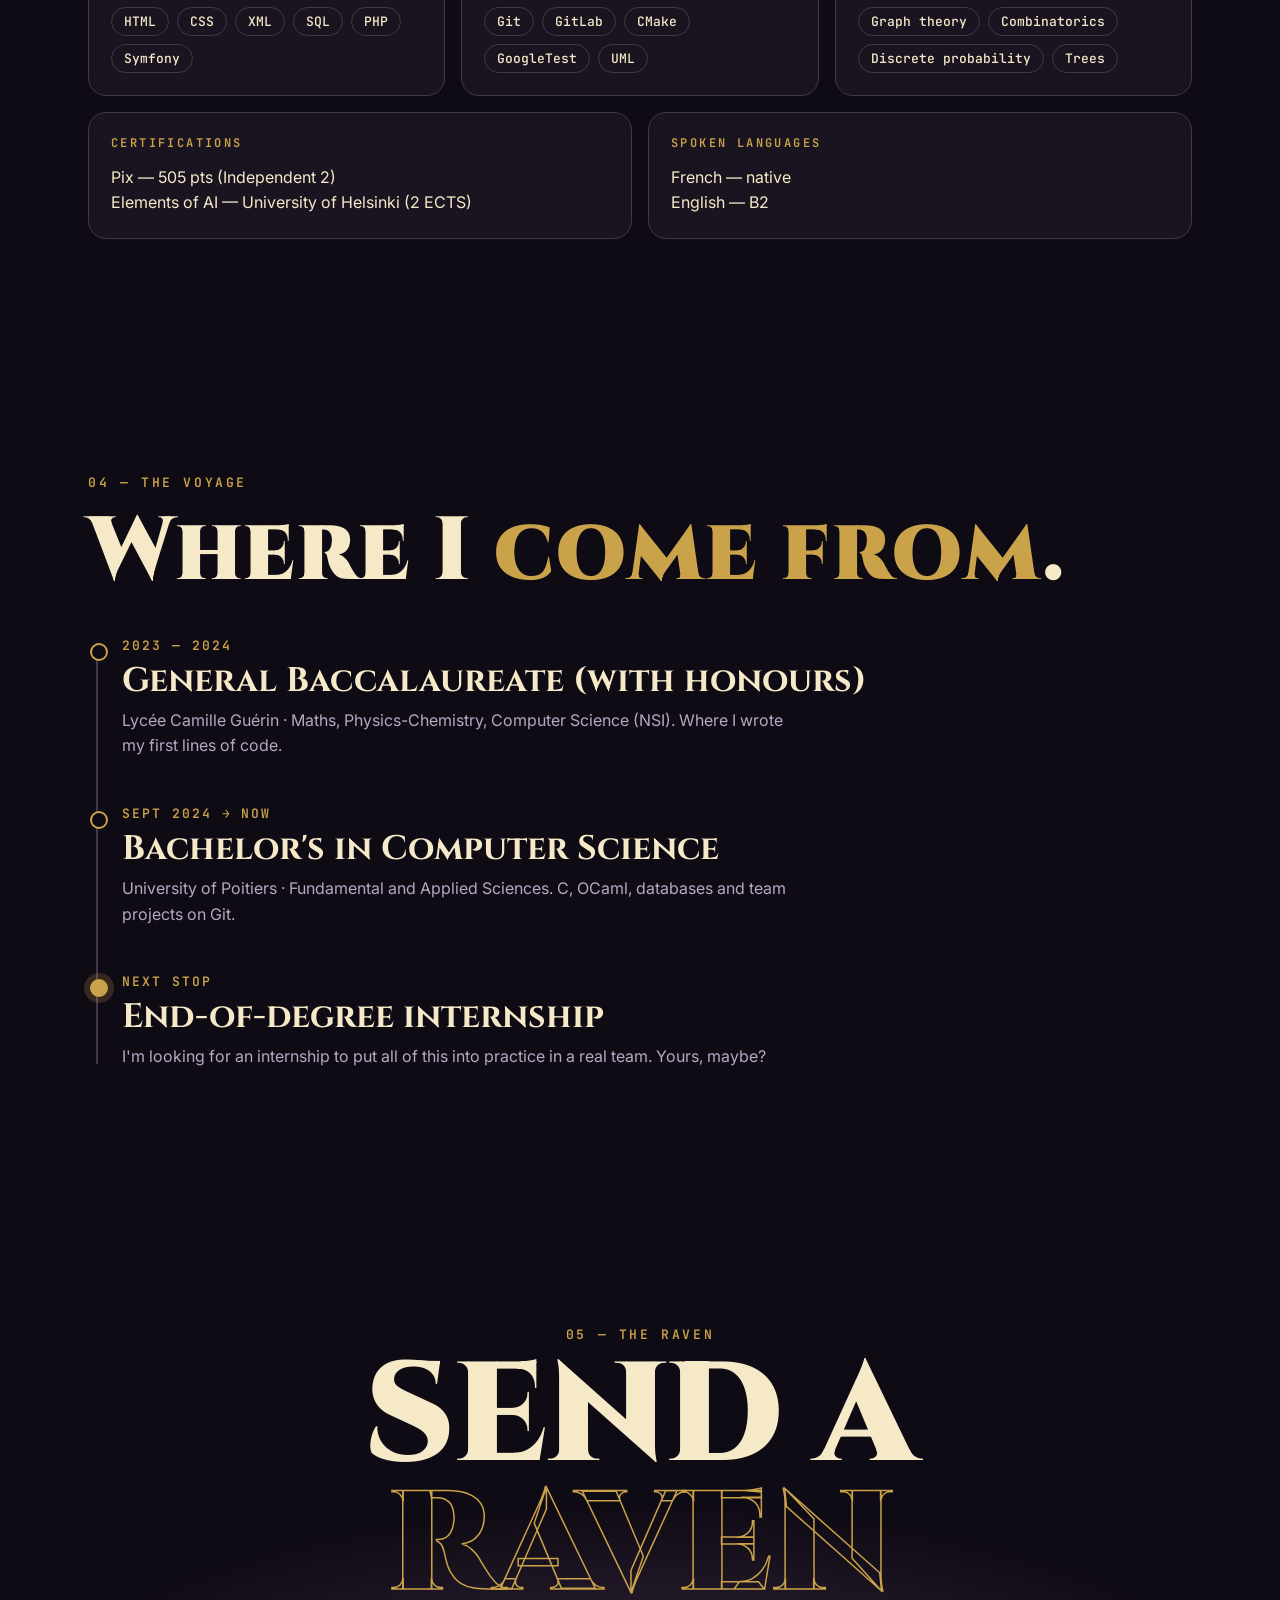
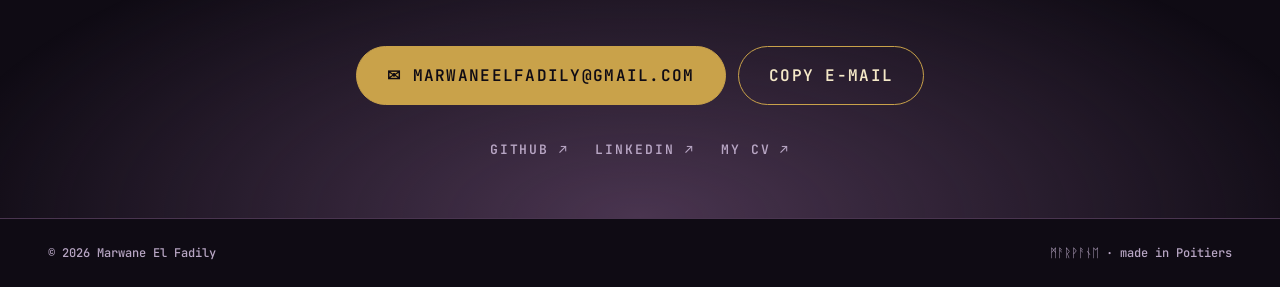
==== commit a0518d48: "Update of my portfolio" ====
--- a/index.html
+++ b/index.html
@@ -1,95 +1,961 @@
-<!doctype html>
-<html lang="en">
-<head>
-  <meta charset="utf-8">
-  <meta name="viewport" content="width=device-width, initial-scale=1">
-  <meta name="description" content="Marwane El Fadily, third-year computer science student: projects, skills and contact.">
-  <link rel="canonical" href="https://sangfuu.github.io/">
-  <link rel="icon" href="assets/favicon.svg" type="image/svg+xml">
-  <link rel="stylesheet" href="style.css">
-  <script src="script.js" defer></script>
-  <title>Marwane El Fadily — Portfolio</title>
-</head>
-<body>
-  <a class="skip-link" href="#main" data-text="skip">Skip to content</a>
-  <header>
-    <div class="container">
-      <div class="language" role="group" aria-label="Langue / Language">
-        <button type="button" data-lang="fr" aria-pressed="false">Français</button>
-        <span aria-hidden="true">/</span>
-        <button type="button" data-lang="en" aria-pressed="true">English</button>
-      </div>
-      <h1>Marwane El Fadily</h1>
-      <p data-text="subtitle">Third-year computer science student</p>
-      <nav aria-label="Navigation">
-        <a href="#about" data-text="navAbout">About</a>
-        <a href="#projects" data-text="navProjects">Projects</a>
-        <a href="#skills" data-text="navSkills">Skills</a>
-        <a href="#contact" data-text="navContact">Contact</a>
-        <a href="assets/CV_Marwane_EL_FADILY.pdf" download data-text="navCv">CV</a>
-      </nav>
-    </div>
-  </header>
-  <main id="main" class="container">
-    <section id="about">
-      <h2 data-text="aboutTitle">About me</h2>
-      <p data-text="intro">Hi, I’m Marwane. I’m a third-year computer science student at the University of Poitiers and I’m looking for an end-of-degree internship.</p>
-      <p><a class="cv-button" href="assets/CV_Marwane_EL_FADILY.pdf" download data-text="cvButton">Download my CV (PDF)</a></p>
-      <p data-text="interests">I’m interested in cybersecurity, AI and databases. I enjoy coding and learning new things. Outside computing, I like anime, video games and sport.</p>
-      <p data-text="purpose">I created this portfolio to share some university projects and a personal project.</p>
-    </section>
-    <section id="projects">
-      <h2 data-text="projectsTitle">My projects</h2>
-      <p data-text="projectsIntro">The university projects below were completed in a pair with Adnane Serrai. The code and explanations are available on GitHub.</p>
-      <article>
-        <h3 data-text="dbTitle">Real estate agency database</h3>
-        <p class="technology">SQL · HSQLDB · LibreOffice Base</p>
-        <p data-text="dbText">We designed a database for a real estate agency, including tables, relationships and SQL queries. This project helped me practise data modelling.</p>
-        <a href="https://github.com/SangFuu/real-estate-database" data-text="source">View the project on GitHub</a>
-      </article>
-      <article>
-        <h3 data-text="logoTitle">Logo interpreter</h3>
-        <p class="technology">OCaml · ocamllex · ocamlyacc</p>
-        <p data-text="logoText">We developed an interpreter for a drawing language. The project covers parsing instructions, variables, loops and conditions. The assembled version runs without a graphical interface.</p>
-        <a href="https://github.com/SangFuu/logo-interpreter" data-text="source">View the project on GitHub</a>
-      </article>
-      <article>
-        <h3 data-text="santaTitle">Santa’s workshop</h3>
-        <p class="technology">C# · .NET</p>
-        <p data-text="santaText">We created a gift production and delivery simulation. I practised object-oriented programming by working with employees, gifts and sleighs.</p>
-        <a href="https://github.com/SangFuu/santa-workshop" data-text="source">View the project on GitHub</a>
-      </article>
-      <article>
-        <h3>Neon Arena</h3>
-        <p class="technology">C · CMake · Windows</p>
-        <p data-text="neonText">This is a personal project made with the help of an AI assistant: a terminal game with four waves of enemies. It uses keyboard controls and includes shooting, a dash and a special attack.</p>
-        <a href="https://github.com/SangFuu/neon-arena-terminal" data-text="source">View the project on GitHub</a>
-      </article>
-      <p class="more-projects"><a href="https://github.com/SangFuu?tab=repositories" data-text="allProjects">View my other GitHub repositories</a></p>
-    </section>
-    <section id="skills">
-      <h2 data-text="skillsTitle">Skills</h2>
-      <p data-text="skillsIntro">Here are the languages and tools I use in my degree and projects:</p>
-      <ul>
-        <li><strong data-text="programming">Programming:</strong> C, Java, OCaml, C#</li>
-        <li><strong data-text="web">Web and data:</strong> HTML, CSS, XML, SQL, PHP, Symfony</li>
-        <li><strong data-text="tools">Tools:</strong> Git, GitLab, CMake, GoogleTest, UML</li>
-        <li><strong data-text="foundations">Foundations:</strong> <span data-text="foundationsText">data structures, graphs, logic</span></li>
-        <li><strong data-text="certifications">Certifications:</strong> <span data-text="certificationsText">Pix (505 pts, Independent 2), Elements of AI – University of Helsinki (2 ECTS)</span></li>
-        <li><strong data-text="languages">Languages:</strong> <span data-text="languagesText">French (native), English (B2)</span></li>
-      </ul>
-    </section>
-    <section id="contact">
-      <h2 data-text="contactTitle">Contact</h2>
-      <p data-text="contactIntro">For an internship opportunity or a question about my projects, you can contact me:</p>
-      <ul class="contact-list">
-        <li>E-mail : <a href="mailto:marwaneelfadily@gmail.com">marwaneelfadily@gmail.com</a></li>
-        <li>GitHub : <a href="https://github.com/SangFuu">SangFuu</a></li>
-        <li>CV : <a href="assets/CV_Marwane_EL_FADILY.pdf" download data-text="cvLink">CV_Marwane_EL_FADILY.pdf</a></li>
-        <li>LinkedIn : <a href="https://www.linkedin.com/in/marwane-el-fadily-8449a1333/">Marwane El Fadily</a></li>
-      </ul>
-    </section>
-  </main>
-  <footer class="container"><p>© 2026 Marwane El Fadily</p><a href="#main" data-text="top">Back to top</a></footer>
-</body>
-</html>
+<!doctype html>
+<html lang="en">
+<head>
+<meta charset="utf-8">
+<meta name="viewport" content="width=device-width, initial-scale=1">
+<title>Marwane El Fadily — Saga</title>
+<meta name="description" content="Playable portfolio of Marwane El Fadily, third-year computer science student in Poitiers, looking for an internship.">
+<meta name="theme-color" content="#0f0b14">
+<meta property="og:title" content="Marwane El Fadily — Saga">
+<meta property="og:description" content="A playable portfolio: sail between islands to discover my projects.">
+<meta property="og:type" content="website">
+<meta property="og:url" content="https://sangfuu.github.io/">
+<link rel="canonical" href="https://sangfuu.github.io/">
+<link rel="icon" href="assets/favicon.svg" type="image/svg+xml">
+<link rel="preconnect" href="https://fonts.googleapis.com">
+<link rel="preconnect" href="https://fonts.gstatic.com" crossorigin>
+<link href="https://fonts.googleapis.com/css2?family=Cinzel:wght@500;700;900&family=Inter:wght@400;500;600&family=JetBrains+Mono:wght@400;600&display=swap" rel="stylesheet">
+<style>
+:root{
+  --night:#0f0b14; --night2:#1a1420; --plum:#2a1d33; --violet:#4a3550; --lilac:#9a7bb0; --lilac2:#b8a6c4;
+  --gold:#c9a24a; --gold2:#e8c877; --cream:#f5e9c8; --sea:#141a2e;
+  --serif:"Cinzel","Trajan Pro",Georgia,serif; --sans:"Inter",system-ui,sans-serif; --mono:"JetBrains Mono",Consolas,monospace;
+}
+*{box-sizing:border-box;margin:0;padding:0}
+html{scroll-behavior:smooth;overflow-x:hidden;overflow-x:clip}
+body{background:var(--night);color:var(--cream);font:16px/1.6 var(--sans)}
+a{color:inherit}
+img,svg,canvas{display:block}
+button{font:inherit}
+::selection{background:var(--gold);color:var(--night)}
+:focus-visible{outline:2px solid var(--gold2);outline-offset:3px;border-radius:4px}
+.sr{position:absolute;width:1px;height:1px;overflow:hidden;clip:rect(0 0 0 0);white-space:nowrap}
+.skip{position:fixed;left:12px;top:-60px;z-index:2000;background:var(--gold);color:var(--night);padding:8px 14px;border-radius:8px;font:600 13px var(--mono);text-decoration:none}
+.skip:focus{top:12px}
+@media (hover:hover) and (pointer:fine){ body.cursor-on, body.cursor-on a, body.cursor-on button, body.cursor-on canvas{cursor:none} }
+
+/* ---------- cursor ---------- */
+.cur,.cur-dot{position:fixed;left:0;top:0;pointer-events:none;z-index:9999;border-radius:50%}
+.cur{width:36px;height:36px;margin:-18px 0 0 -18px;border:1.5px solid var(--gold);transition:width .25s,height .25s,margin .25s,background .25s,border-color .25s}
+.cur.big{width:70px;height:70px;margin:-35px 0 0 -35px;background:rgba(201,162,74,.12);border-color:var(--gold2)}
+.cur-dot{width:6px;height:6px;margin:-3px 0 0 -3px;background:var(--gold2)}
+
+/* ---------- preloader ---------- */
+#loader{position:fixed;inset:0;z-index:1000;display:grid;place-items:center;cursor:pointer}
+#loader .half{position:absolute;left:0;right:0;height:50%;background:var(--night);transition:transform 1s cubic-bezier(.8,0,.2,1)}
+#loader .top{top:0;border-bottom:1px solid var(--violet)} #loader .bot{bottom:0}
+#loader.done{pointer-events:none}
+#loader.done .top{transform:translateY(-100%)} #loader.done .bot{transform:translateY(100%)}
+#loader .inner{position:relative;z-index:2;text-align:center;transition:opacity .4s;padding:0 16px}
+#loader.done .inner{opacity:0}
+#loadName{font:700 clamp(22px,6vw,64px)/1.15 var(--serif);letter-spacing:.12em;color:var(--cream)}
+#loadPct{font:600 14px var(--mono);color:var(--gold);margin-top:18px;letter-spacing:.3em}
+#loadSkip{font:500 11px var(--mono);color:var(--lilac);margin-top:10px;letter-spacing:.2em;opacity:.7}
+
+/* ---------- nav ---------- */
+nav.top{position:fixed;top:0;left:0;right:0;z-index:50;display:flex;justify-content:space-between;align-items:center;gap:12px;padding:14px clamp(16px,4vw,48px);transition:background .3s,backdrop-filter .3s}
+nav.top.solid{background:rgba(15,11,20,.72);backdrop-filter:blur(10px);border-bottom:1px solid rgba(74,53,80,.6)}
+nav.top .logo{font:700 18px var(--serif);letter-spacing:.2em;text-decoration:none;color:var(--cream)}
+nav.top ul{display:flex;gap:clamp(12px,2.2vw,28px);list-style:none;align-items:center}
+nav.top a{text-decoration:none;font:500 12px var(--mono);letter-spacing:.12em;text-transform:uppercase;position:relative;color:var(--cream)}
+nav.top ul a::after{content:"";position:absolute;left:0;bottom:-4px;height:1px;width:100%;background:currentColor;transform:scaleX(0);transform-origin:right;transition:transform .35s}
+nav.top ul a:hover::after{transform:scaleX(1);transform-origin:left}
+nav.top .cv{border:1px solid var(--gold);border-radius:999px;padding:5px 12px;color:var(--gold2)}
+nav.top .cv::after{display:none}
+.tools{display:flex;gap:6px;align-items:center}
+.tbtn{background:transparent;border:1px solid var(--violet);color:var(--cream);border-radius:999px;padding:5px 10px;font:600 11px var(--mono);letter-spacing:.1em;cursor:pointer}
+.tbtn[aria-pressed="true"]{background:var(--gold);color:var(--night);border-color:var(--gold)}
+.lang{display:inline-flex;border:1px solid var(--violet);border-radius:999px;overflow:hidden}
+.lang button{background:transparent;border:0;color:var(--lilac2);padding:5px 10px;font:600 11px var(--mono);letter-spacing:.1em;cursor:pointer}
+.lang button[aria-pressed="true"]{background:var(--gold);color:var(--night)}
+.burger{display:none}
+.mmenu{position:absolute;top:100%;left:0;right:0;background:rgba(15,11,20,.96);backdrop-filter:blur(10px);border-bottom:1px solid var(--violet);display:grid;padding:6px 16px 14px;transform:translateY(-8px);opacity:0;visibility:hidden;transition:transform .25s,opacity .25s,visibility 0s .25s}
+.mmenu a{padding:12px 4px;border-bottom:1px solid rgba(74,53,80,.5);font-size:13px!important}
+.mmenu a:last-child{border-bottom:0}
+nav.top.open .mmenu{transform:none;opacity:1;visibility:visible;transition:transform .25s,opacity .25s}
+nav.top.open{background:rgba(15,11,20,.96)}
+@media (max-width:820px){nav.top ul li.hide-m{display:none}.burger{display:inline-block}}
+@media (min-width:821px){.mmenu{display:none}}
+#scrollbar{position:fixed;top:0;left:0;height:2px;width:100%;background:var(--gold);transform-origin:left;transform:scaleX(0);z-index:60;pointer-events:none}
+.avatar{width:96px;height:96px;border-radius:50%;margin:0 auto 18px;border:2px solid var(--gold);box-shadow:0 0 0 6px rgba(201,162,74,.15),0 20px 50px -15px rgba(201,162,74,.5);object-fit:cover;background:var(--plum)}
+.touch-only{display:none}
+@media (pointer:coarse){.touch-only{display:inline}.kbd-only{display:none}}
+@media (max-width:420px){nav.top .logo{display:none}}
+
+/* ---------- hero ---------- */
+.hero{position:relative;height:100vh;height:100svh;min-height:560px;overflow:hidden;background:radial-gradient(120% 90% at 70% 10%,#4a3550 0%,#2a1d33 35%,#0f0b14 75%)}
+#sky{position:absolute;inset:0;width:100%;height:100%}
+.mtn{position:absolute;left:-5%;width:110%;bottom:0;will-change:transform}
+.hero-txt{position:absolute;left:0;right:0;top:50%;transform:translateY(-55%);text-align:center;padding:0 16px;z-index:3}
+.kicker{font:600 12px var(--mono);letter-spacing:.35em;color:var(--gold);text-transform:uppercase;margin-bottom:18px}
+.kicker .runes{letter-spacing:.2em;color:var(--lilac2)}
+h1.big{font:900 clamp(52px,15vw,210px)/.9 var(--serif);letter-spacing:.02em;color:var(--cream);user-select:none}
+h1.big span{display:inline-block;transform:translateY(60%);opacity:0}
+.ready h1.big span{transform:none;opacity:1;transition:transform 1s cubic-bezier(.2,.9,.2,1),opacity 1s,color .3s}
+.ready h1.big span:hover{color:var(--gold2);transform:translateY(-10px) rotate(-4deg);transition:transform .4s cubic-bezier(.2,1.6,.4,1),color .3s}
+.sub{margin-top:22px;font:500 clamp(13px,1.8vw,19px) var(--mono);color:var(--lilac2);min-height:3.2em}
+.sub .caret{display:inline-block;width:9px;height:1.1em;background:var(--gold);vertical-align:-3px;margin-left:3px;animation:blink 1s steps(1) infinite}
+@keyframes blink{50%{opacity:0}}
+.ctas{margin-top:22px;display:flex;gap:14px;justify-content:center;flex-wrap:wrap}
+.btn{display:inline-flex;align-items:center;gap:10px;padding:14px 26px;border-radius:999px;font:600 14px var(--mono);letter-spacing:.08em;text-transform:uppercase;text-decoration:none;border:1.5px solid var(--gold);background:transparent;color:var(--cream);transition:background .3s,color .3s,border-color .3s;will-change:transform;cursor:pointer}
+.btn.fill{background:var(--gold);color:var(--night)}
+.btn:hover{background:var(--gold2);color:var(--night);border-color:var(--gold2)}
+.scroll-hint{position:absolute;bottom:22px;left:50%;transform:translateX(-50%);z-index:3;font:500 11px var(--mono);letter-spacing:.3em;color:var(--lilac2);text-align:center}
+.scroll-hint i{display:block;width:1px;height:42px;margin:10px auto 0;background:linear-gradient(var(--gold),transparent);animation:drip 1.8s infinite}
+@keyframes drip{0%{transform:scaleY(0);transform-origin:top}50%{transform:scaleY(1);transform-origin:top}51%{transform-origin:bottom}100%{transform:scaleY(0);transform-origin:bottom}}
+@media (max-height:640px){.scroll-hint{display:none}}
+
+/* ---------- marquee ---------- */
+.marquee{border-block:1px solid var(--violet);background:var(--night2);overflow:hidden;white-space:nowrap;padding:18px 0}
+.marquee .track{display:inline-flex;gap:40px;padding-right:40px;animation:mq 34s linear infinite;font:700 clamp(22px,3.4vw,40px) var(--serif);letter-spacing:.08em}
+.marquee .track span.r{color:var(--gold)}
+.marquee:hover .track{animation-play-state:paused}
+@keyframes mq{to{transform:translateX(-50%)}}
+
+/* ---------- sections ---------- */
+section{position:relative}
+.wrap{max-width:1200px;margin:0 auto;padding:0 clamp(16px,4vw,48px)}
+.sec-head{margin-bottom:14px}
+.sec-num{font:600 13px var(--mono);color:var(--gold);letter-spacing:.2em}
+h2.title{font:900 clamp(34px,7vw,92px)/.98 var(--serif);letter-spacing:.01em}
+h2.title em{font-style:normal;color:var(--gold)}
+.lead{max-width:640px;color:var(--lilac2);font-size:clamp(15px,1.5vw,18px);margin-top:14px}
+.reveal{opacity:0;transform:translateY(40px);transition:opacity .9s,transform .9s cubic-bezier(.2,.9,.2,1)}
+.reveal.in{opacity:1;transform:none}
+.no-js .reveal{opacity:1;transform:none}
+
+/* ---------- game ---------- */
+#map{padding:clamp(80px,10vw,140px) 0 clamp(50px,8vw,100px);scroll-margin-top:40px}
+.game{position:relative;margin-top:30px;border:1px solid var(--violet);border-radius:18px;overflow:hidden;width:100%;aspect-ratio:16/9;background:var(--sea);box-shadow:0 30px 80px -30px rgba(201,162,74,.25);user-select:none;-webkit-user-select:none}
+@media (max-width:700px){.game{aspect-ratio:3/4}}
+.game canvas{width:100%;height:100%;touch-action:none;outline:none}
+.game:has(canvas:focus-visible){box-shadow:0 0 0 2px var(--gold2),0 30px 80px -30px rgba(201,162,74,.25)}
+.hud{position:absolute;top:12px;left:12px;right:12px;display:flex;justify-content:space-between;gap:8px;pointer-events:none;font:600 12px var(--mono);letter-spacing:.08em;flex-wrap:wrap}
+.hud .grp{display:flex;gap:8px}
+.pill{background:rgba(15,11,20,.78);backdrop-filter:blur(6px);border:1px solid var(--violet);border-radius:999px;padding:7px 13px;pointer-events:auto;white-space:nowrap}
+.pill b{color:var(--gold)}
+.pill button{all:unset;cursor:pointer;color:var(--gold)}
+.pill button:focus-visible{outline:2px solid var(--gold2);outline-offset:2px}
+.start{position:absolute;inset:0;display:grid;place-items:center;background:rgba(15,11,20,.55);backdrop-filter:blur(3px);transition:opacity .5s;text-align:center;padding:16px}
+.start.off{opacity:0;pointer-events:none;visibility:hidden;transition:opacity .5s,visibility 0s .5s}
+.start h3{font:900 clamp(26px,4vw,48px) var(--serif);margin-bottom:8px}
+.start p{color:var(--lilac2);font:500 13px/2 var(--mono);margin-bottom:20px}
+@media (max-width:700px){.start p{font-size:12px}}
+.keys{display:inline-flex;gap:5px;margin:0 4px}
+.keys kbd{border:1px solid var(--lilac);border-bottom-width:3px;border-radius:6px;padding:1px 7px;font:600 12px var(--mono);color:var(--cream)}
+.card{position:absolute;right:14px;bottom:14px;width:min(360px,calc(100% - 28px));background:rgba(26,20,32,.95);border:1px solid var(--gold);border-radius:14px;padding:16px 18px;transform:translateY(20px) scale(.96);opacity:0;visibility:hidden;transition:transform .35s cubic-bezier(.2,1.3,.4,1),opacity .3s,visibility 0s .35s}
+.card.on{transform:none;opacity:1;visibility:visible;transition:transform .35s cubic-bezier(.2,1.3,.4,1),opacity .3s}
+.card .ch{font:600 11px var(--mono);letter-spacing:.22em;color:var(--gold)}
+.card h4{font:700 21px/1.2 var(--serif);margin:4px 0 2px}
+.card .tech{font:500 12px var(--mono);color:var(--lilac2);margin-bottom:8px}
+.card p{font-size:14px;line-height:1.5;color:var(--cream);opacity:.92}
+.card a{display:inline-block;margin-top:10px;font:600 12px var(--mono);color:var(--gold);text-decoration:none;letter-spacing:.08em}
+.card a:hover{color:var(--gold2)}
+.card a[hidden]{display:none}
+.win{position:absolute;inset:0;display:grid;place-items:center;text-align:center;background:radial-gradient(circle,rgba(74,53,80,.88),rgba(15,11,20,.94));opacity:0;visibility:hidden;transition:opacity .6s,visibility 0s .6s;padding:16px}
+.win.on{opacity:1;visibility:visible;transition:opacity .6s}
+.win h3{font:900 clamp(28px,5vw,60px) var(--serif);color:var(--gold2)}
+.win p{color:var(--lilac2);margin:8px 0 20px;font:500 14px var(--mono)}
+.win .row{display:flex;gap:10px;justify-content:center;flex-wrap:wrap}
+.game-note{margin-top:12px;font:500 12px var(--mono);color:var(--lilac)}
+
+/* ---------- chapters (horizontal scroll) ---------- */
+#chapters{height:var(--h,400vh)}
+#chapters .sticky{position:sticky;top:0;height:100vh;height:100svh;overflow:hidden;display:flex;flex-direction:column;justify-content:center;padding-top:50px}
+#chapters .rail{display:flex;gap:24px;padding:0 clamp(16px,4vw,48px);will-change:transform;margin-top:24px;width:max-content}
+.chap{flex:0 0 clamp(270px,32vw,420px);height:clamp(330px,52vh,470px);border-radius:20px;border:1px solid var(--violet);background:linear-gradient(160deg,#2a1d33,#1a1420 60%);padding:24px;display:flex;flex-direction:column;position:relative;overflow:hidden;transition:transform .2s,border-color .3s;text-decoration:none;color:var(--cream)}
+.chap:hover,.chap:focus-visible{border-color:var(--gold)}
+.chap .n{font:900 110px/1 var(--serif);color:transparent;-webkit-text-stroke:1px rgba(201,162,74,.35);position:absolute;right:16px;top:6px;pointer-events:none}
+.chap .ch{font:600 11px var(--mono);letter-spacing:.22em;color:var(--gold)}
+.chap h3{font:700 clamp(23px,2.4vw,31px)/1.1 var(--serif);margin:10px 0 8px;max-width:80%}
+.chap .tech{display:flex;gap:6px;flex-wrap:wrap;margin-bottom:14px}
+.chap .tech span{font:500 11px var(--mono);border:1px solid var(--violet);border-radius:999px;padding:3px 10px;color:var(--lilac2)}
+.chap p{color:var(--lilac2);font-size:15px;line-height:1.55;flex:1}
+.chap .go{font:600 12px var(--mono);color:var(--gold);letter-spacing:.1em;position:relative}
+.chap .glyph{position:absolute;left:-10px;bottom:-30px;font:900 180px/1 var(--serif);color:rgba(154,123,176,.08);pointer-events:none}
+.progress{height:2px;background:var(--violet);margin:26px clamp(16px,4vw,48px) 0;position:relative}
+.progress i{position:absolute;left:0;top:0;bottom:0;background:var(--gold);width:0}
+@media (max-height:620px){#chapters .sticky{padding-top:60px}.chap{height:300px}}
+
+/* ---------- skills bento ---------- */
+#forge{padding:clamp(80px,10vw,140px) 0}
+.bento{display:grid;grid-template-columns:repeat(6,1fr);gap:16px;margin-top:36px}
+.tile{background:var(--night2);border:1px solid var(--violet);border-radius:18px;padding:22px;position:relative;overflow:hidden}
+.tile::before{content:"";position:absolute;inset:0;background:radial-gradient(400px circle at var(--mx,50%) var(--my,50%),rgba(201,162,74,.14),transparent 40%);opacity:0;transition:opacity .3s;pointer-events:none}
+.tile:hover::before{opacity:1}
+.tile h3{font:600 12px var(--mono);letter-spacing:.2em;color:var(--gold);margin-bottom:14px;text-transform:uppercase}
+.t1{grid-column:span 4}.t2,.t3,.t4,.t5{grid-column:span 2}.t6,.t7{grid-column:span 3}
+@media (max-width:860px){.bento{grid-template-columns:1fr 1fr}.tile{grid-column:span 2!important}}
+.langs{display:flex;flex-wrap:wrap;gap:10px}
+.langs span{font:700 clamp(22px,3vw,40px) var(--serif);padding:2px 14px;border-radius:12px;background:#2a1d33;border:1px solid var(--violet);transition:transform .3s,background .3s,color .3s}
+.langs span:hover{transform:translateY(-4px) rotate(-2deg);background:var(--gold);color:var(--night)}
+.chips{display:flex;flex-wrap:wrap;gap:8px}
+.chips span{font:500 13px var(--mono);border:1px solid var(--violet);border-radius:999px;padding:5px 12px}
+.big-num{font:900 64px/1 var(--serif);color:var(--gold2)}
+.tile small{color:var(--lilac2);font-size:13px}
+
+/* ---------- timeline ---------- */
+#voyage{padding:clamp(60px,8vw,120px) 0}
+.tl{position:relative;margin-top:40px;padding-left:34px}
+.tl::before{content:"";position:absolute;left:8px;top:6px;bottom:6px;width:2px;background:var(--violet)}
+.tl .fill{position:absolute;left:8px;top:6px;width:2px;background:var(--gold);height:0}
+.step{position:relative;margin-bottom:46px}
+.step:last-child{margin-bottom:0}
+.step::before{content:"";position:absolute;left:-32px;top:6px;width:14px;height:14px;border-radius:50%;background:var(--night);border:2px solid var(--gold)}
+.step .when{font:600 13px var(--mono);color:var(--gold);letter-spacing:.15em}
+.step h3{font:700 clamp(22px,3vw,34px) var(--serif);margin:4px 0}
+.step p{color:var(--lilac2);max-width:680px}
+.step.now::before{background:var(--gold);box-shadow:0 0 0 6px rgba(201,162,74,.2);animation:pulse 2s infinite}
+@keyframes pulse{50%{box-shadow:0 0 0 12px rgba(201,162,74,0)}}
+
+/* ---------- contact ---------- */
+#raven{padding:clamp(90px,12vw,170px) 0 60px;text-align:center;background:radial-gradient(80% 70% at 50% 100%,#4a3550,transparent 70%)}
+.huge{font:900 clamp(42px,11vw,160px)/.92 var(--serif);letter-spacing:-.01em;margin-top:10px}
+.huge .o{color:transparent;-webkit-text-stroke:1.5px var(--gold)}
+.mail{display:flex;gap:12px;justify-content:center;flex-wrap:wrap;margin-top:34px}
+.mail .btn{font-size:clamp(12px,1.6vw,16px);padding:18px 30px}
+.socials{display:flex;gap:26px;justify-content:center;margin-top:36px;flex-wrap:wrap}
+.socials a{font:600 13px var(--mono);letter-spacing:.15em;text-transform:uppercase;text-decoration:none;color:var(--lilac2);transition:color .3s}
+.socials a:hover{color:var(--gold2)}
+footer{display:flex;justify-content:space-between;flex-wrap:wrap;gap:10px;padding:26px clamp(16px,4vw,48px);border-top:1px solid var(--violet);font:500 12px var(--mono);color:var(--lilac2)}
+
+.toast{position:fixed;left:50%;bottom:22px;transform:translate(-50%,20px);opacity:0;z-index:70;background:var(--night2);border:1px solid var(--gold);color:var(--cream);font:600 12px var(--mono);padding:10px 16px;border-radius:999px;transition:.3s;pointer-events:none}
+.toast.on{opacity:1;transform:translate(-50%,0)}
+
+/* ---------- CV viewer ---------- */
+.modal{position:fixed;inset:0;z-index:300;display:grid;place-items:center;padding:clamp(10px,3vw,40px);background:rgba(8,6,12,.82);backdrop-filter:blur(6px);opacity:0;visibility:hidden;transition:opacity .3s,visibility 0s .3s}
+.modal.on{opacity:1;visibility:visible;transition:opacity .3s}
+.modal-box{width:min(920px,100%);height:min(92vh,1200px);display:flex;flex-direction:column;background:var(--night2);border:1px solid var(--gold);border-radius:16px;overflow:hidden;transform:translateY(20px) scale(.97);transition:transform .35s cubic-bezier(.2,1.2,.4,1);box-shadow:0 40px 100px -30px rgba(201,162,74,.35)}
+.modal.on .modal-box{transform:none}
+.modal-head{display:flex;justify-content:space-between;align-items:center;gap:10px;padding:12px 14px 12px 20px;border-bottom:1px solid var(--violet)}
+.modal-head span{font:700 15px var(--serif);letter-spacing:.08em}
+.modal-head div{display:flex;gap:8px;align-items:center}
+.modal-head a.dl{font:600 12px var(--mono);letter-spacing:.08em;text-decoration:none;background:var(--gold);color:var(--night);border-radius:999px;padding:7px 14px}
+.modal-head a.dl:hover{background:var(--gold2)}
+.modal iframe{flex:1;width:100%;border:0;background:#fff}
+
+/* ---------- chapters: native swipe on phones ---------- */
+@media (max-width:700px){
+  #chapters{height:auto!important;padding:clamp(70px,14vw,110px) 0 40px}
+  #chapters .sticky{position:static;height:auto;padding-top:0;overflow:visible}
+  #chapters .rail{width:auto;transform:none!important;overflow-x:auto;scroll-snap-type:x mandatory;-webkit-overflow-scrolling:touch;scrollbar-width:none;padding-bottom:6px;scroll-padding:0 16px}
+  #chapters .rail::-webkit-scrollbar{display:none}
+  .chap{flex-basis:82%;height:auto;min-height:340px;scroll-snap-align:start}
+  .swipe-hint{display:block!important}
+}
+.swipe-hint{display:none;margin-top:10px;font:500 12px var(--mono);color:var(--lilac)}
+
+/* ---------- easter egg ---------- */
+#runeRain{position:fixed;inset:0;width:100%;height:100%;z-index:250;pointer-events:none}
+body.valhalla h1.big span{color:var(--gold2);text-shadow:0 0 30px rgba(232,200,119,.55)}
+body.valhalla .marquee{background:linear-gradient(90deg,#2a1d33,#4a3a1f,#2a1d33)}
+
+@media (prefers-reduced-motion:reduce){
+  html{scroll-behavior:auto}
+  *,*::before,*::after{animation:none!important;transition:none!important}
+  .reveal{opacity:1;transform:none}
+  h1.big span{opacity:1;transform:none}
+}
+</style>
+</head>
+<body class="no-js">
+<a class="skip" href="#main" data-i18n="skip">Skip to content</a>
+
+<div id="loader" aria-hidden="true">
+  <div class="half top"></div><div class="half bot"></div>
+  <div class="inner"><div id="loadName">ᛗᚨᚱᚹᚨᚾᛖ</div><div id="loadPct">000</div><div id="loadSkip" data-i18n="loadSkip">click to skip</div></div>
+</div>
+
+<nav class="top" id="nav" aria-label="Main">
+  <a class="logo" href="#top">M·EF</a>
+  <ul>
+    <li class="hide-m"><a href="#map" data-i18n="navMap">The map</a></li>
+    <li class="hide-m"><a href="#chapters" data-i18n="navProjects">Projects</a></li>
+    <li class="hide-m"><a href="#forge" data-i18n="navSkills">Skills</a></li>
+    <li class="hide-m"><a href="#raven" data-i18n="navContact">Contact</a></li>
+    <li><a class="cv cv-open" href="assets/CV_Marwane_EL_FADILY.pdf" target="_blank" rel="noopener">CV</a></li>
+    <li class="tools">
+      <div class="lang" role="group" aria-label="Language / Langue">
+        <button type="button" data-lang="en" aria-pressed="true">EN</button>
+        <button type="button" data-lang="fr" aria-pressed="false">FR</button>
+      </div>
+      <button class="tbtn" id="soundBtn" type="button" aria-pressed="false" title="Sound">♪</button>
+      <button class="tbtn burger" id="burger" type="button" aria-expanded="false" aria-controls="mmenu" aria-label="Menu">☰</button>
+    </li>
+  </ul>
+  <div class="mmenu" id="mmenu">
+    <a href="#map" data-i18n="navMap">The map</a>
+    <a href="#chapters" data-i18n="navProjects">Projects</a>
+    <a href="#forge" data-i18n="navSkills">Skills</a>
+    <a href="#voyage" data-i18n="navVoyage">Journey</a>
+    <a href="#raven" data-i18n="navContact">Contact</a>
+  </div>
+</nav>
+<div id="scrollbar" aria-hidden="true"></div>
+
+<!-- ================= HERO ================= -->
+<header class="hero" id="top">
+  <canvas id="sky" aria-hidden="true"></canvas>
+  <svg class="mtn" data-depth="0.02" viewBox="0 0 1440 400" preserveAspectRatio="none" style="height:46%" aria-hidden="true"><path d="M0 260 L120 170 L230 230 L380 110 L520 220 L640 150 L780 240 L930 120 L1080 230 L1220 160 L1440 230 L1440 400 L0 400Z" fill="#3e2b4a" opacity=".55"/></svg>
+  <svg class="mtn" data-depth="0.05" viewBox="0 0 1440 400" preserveAspectRatio="none" style="height:32%" aria-hidden="true"><path d="M0 300 L160 220 L300 280 L470 190 L620 290 L760 210 L900 300 L1060 200 L1230 280 L1440 220 L1440 400 L0 400Z" fill="#2f2139"/></svg>
+  <svg class="mtn" data-depth="0.09" viewBox="0 0 1440 400" preserveAspectRatio="none" style="height:20%" aria-hidden="true"><path d="M0 330 Q360 270 720 320 T1440 300 L1440 400 L0 400Z" fill="#1c1424"/><g transform="translate(1060 300)" fill="#120d18"><path d="M-80 0 Q0 26 80 0 L90 -12 Q0 10 -90 -12Z"/><rect x="-2" y="-70" width="4" height="62"/><path d="M-30 -66 L32 -66 L28 -18 L-26 -18Z"/></g></svg>
+  <div class="hero-txt">
+    <p class="kicker"><span data-i18n="kicker">L3 Computer Science student · Poitiers</span> · <span class="runes" aria-hidden="true">ᛊᚨᚾᚷᚠᚢᚢ</span></p>
+    <h1 class="big" id="bigName" aria-label="Marwane El Fadily">MARWANE</h1>
+    <p class="sub" aria-live="off"><span id="typed"></span><span class="caret" aria-hidden="true"></span></p>
+    <div class="ctas">
+      <a class="btn fill mag" href="#map" data-i18n="ctaMap">⚓ Sail the map</a>
+      <a class="btn mag" href="#chapters" data-i18n="ctaProjects">See my projects</a>
+    </div>
+  </div>
+  <div class="scroll-hint" aria-hidden="true">SCROLL<i></i></div>
+</header>
+
+<div class="marquee" aria-hidden="true"><div class="track" id="mq"></div></div>
+
+<main id="main">
+<!-- ================= GAME ================= -->
+<section id="map" aria-labelledby="mapTitle">
+  <div class="wrap">
+    <div class="sec-head reveal"><span class="sec-num" data-i18n="mapNum">01 — THE MAP</span></div>
+    <h2 class="title reveal" id="mapTitle" data-i18n-html="mapTitle">My projects are <em>islands</em>.</h2>
+    <p class="lead reveal" data-i18n="mapLead">Take the helm of the longship and land on each island to discover a project. Eight runes to collect.</p>
+    <div class="game reveal" id="game">
+      <canvas id="gc" tabindex="0" aria-label="Mini-game: sail between the project islands" aria-describedby="gameNote"></canvas>
+      <div class="hud">
+        <div class="grp"><span class="pill"><span data-i18n="runes">Runes</span> <b id="score">0</b>/<b id="total">8</b></span></div>
+        <div class="grp"><span class="pill"><button id="resetBtn" type="button" data-i18n="restart">↺ Restart</button></span></div>
+      </div>
+      <div class="start" id="startScreen">
+        <div>
+          <h3 data-i18n="castOff">Cast off</h3>
+          <p class="touch-only" data-i18n="touchHint">Touch and hold the sea: the longship follows your finger.</p>
+          <p class="kbd-only">
+            <span class="keys"><kbd>W</kbd><kbd>A</kbd><kbd>S</kbd><kbd>D</kbd></span> /
+            <span class="keys"><kbd>Z</kbd><kbd>Q</kbd><kbd>S</kbd><kbd>D</kbd></span> /
+            <span class="keys"><kbd>↑</kbd><kbd>←</kbd><kbd>↓</kbd><kbd>→</kbd></span><br>
+            <span data-i18n="orTap">or click / hold the sea to sail there · Esc to scroll the page</span>
+          </p>
+          <button class="btn fill mag" id="playBtn" type="button" data-i18n="play">▶ Play</button>
+        </div>
+      </div>
+      <div class="card" id="card" aria-live="polite">
+        <div class="ch" id="cCh"></div>
+        <h4 id="cTitle"></h4>
+        <div class="tech" id="cTech"></div>
+        <p id="cText"></p>
+        <a id="cLink" href="#" target="_blank" rel="noopener" data-i18n="viewCode">View the code →</a>
+      </div>
+      <div class="win" id="win">
+        <div>
+          <h3 data-i18n="winTitle">Saga complete ᛟ</h3>
+          <p data-i18n="winText">You found all 8 runes. Now send me a raven.</p>
+          <div class="row">
+            <a class="btn fill" href="#raven" data-i18n="contactMe">Contact me</a>
+            <button class="btn" id="againBtn" type="button" data-i18n="again">Sail again</button>
+          </div>
+        </div>
+      </div>
+    </div>
+    <p class="game-note" id="gameNote" data-i18n="gameNote">Prefer reading? All projects are just below.</p>
+  </div>
+</section>
+
+<!-- ================= CHAPTERS ================= -->
+<section id="chapters" aria-labelledby="chapTitle">
+  <div class="sticky">
+    <div class="wrap">
+      <div class="sec-head"><span class="sec-num" data-i18n="chapNum">02 — THE CHAPTERS</span></div>
+      <h2 class="title" id="chapTitle" data-i18n-html="chapTitle">Every project, <em>a chapter</em>.</h2>
+    </div>
+    <div class="rail" id="rail"></div>
+    <div class="wrap"><p class="swipe-hint" data-i18n="swipe">Swipe to see every chapter →</p></div>
+    <div class="progress" aria-hidden="true"><i id="prog"></i></div>
+  </div>
+</section>
+
+<!-- ================= SKILLS ================= -->
+<section id="forge" aria-labelledby="forgeTitle">
+  <div class="wrap">
+    <div class="sec-head reveal"><span class="sec-num" data-i18n="forgeNum">03 — THE FORGE</span></div>
+    <h2 class="title reveal" id="forgeTitle" data-i18n-html="forgeTitle">My <em>weapons</em>.</h2>
+    <div class="bento">
+      <div class="tile t1 reveal"><h3 data-i18n="tLangs">Languages</h3><div class="langs"><span>C</span><span>Java</span><span>OCaml</span><span>C#</span><span>Python</span></div></div>
+      <div class="tile t2 reveal"><h3 data-i18n="tProjects">Projects</h3><div class="big-num" id="projCount">0</div><small data-i18n="tProjectsSub">islands on the map</small></div>
+      <div class="tile t3 reveal"><h3 data-i18n="tWeb">Web &amp; data</h3><div class="chips"><span>HTML</span><span>CSS</span><span>XML</span><span>SQL</span><span>PHP</span><span>Symfony</span></div></div>
+      <div class="tile t4 reveal"><h3 data-i18n="tTools">Tools</h3><div class="chips"><span>Git</span><span>GitLab</span><span>CMake</span><span>GoogleTest</span><span>UML</span></div></div>
+      <div class="tile t5 reveal"><h3 data-i18n="tMaths">Maths</h3><div class="chips"><span data-i18n="m1">Graph theory</span><span data-i18n="m2">Combinatorics</span><span data-i18n="m3">Discrete probability</span><span data-i18n="m4">Trees</span></div></div>
+      <div class="tile t6 reveal"><h3 data-i18n="tCerts">Certifications</h3><p data-i18n-html="certs">Pix — 505 pts (Independent 2)<br>Elements of AI — University of Helsinki (2 ECTS)</p></div>
+      <div class="tile t7 reveal"><h3 data-i18n="tSpoken">Spoken languages</h3><p data-i18n-html="spoken">French — native<br>English — B2</p></div>
+    </div>
+  </div>
+</section>
+
+<!-- ================= TIMELINE ================= -->
+<section id="voyage" aria-labelledby="voyTitle">
+  <div class="wrap">
+    <div class="sec-head reveal"><span class="sec-num" data-i18n="voyNum">04 — THE VOYAGE</span></div>
+    <h2 class="title reveal" id="voyTitle" data-i18n-html="voyTitle">Where I <em>come from</em>.</h2>
+    <div class="tl" id="tl">
+      <i class="fill" id="tlFill"></i>
+      <div class="step reveal"><div class="when">2023 — 2024</div><h3 data-i18n="s1t">General Baccalaureate (with honours)</h3><p data-i18n="s1p">Lycée Camille Guérin · Maths, Physics-Chemistry, Computer Science (NSI). Where I wrote my first lines of code.</p></div>
+      <div class="step reveal"><div class="when" data-i18n="s2w">SEPT 2024 → NOW</div><h3 data-i18n="s2t">Bachelor's in Computer Science</h3><p data-i18n="s2p">University of Poitiers · Fundamental and Applied Sciences. C, OCaml, databases and team projects on Git.</p></div>
+      <div class="step now reveal"><div class="when" data-i18n="s3w">NEXT STOP</div><h3 data-i18n="s3t">End-of-degree internship</h3><p data-i18n="s3p">I'm looking for an internship to put all of this into practice in a real team. Yours, maybe?</p></div>
+    </div>
+  </div>
+</section>
+
+<!-- ================= CONTACT ================= -->
+<section id="raven" aria-labelledby="ravenTitle">
+  <div class="wrap">
+    <img class="avatar reveal" src="https://github.com/SangFuu.png?size=192" alt="Marwane El Fadily" width="96" height="96" loading="lazy" onerror="this.remove()">
+    <p class="sec-num reveal" data-i18n="ravenNum">05 — THE RAVEN</p>
+    <h2 class="huge reveal" id="ravenTitle" data-i18n-html="ravenTitle">SEND A<br><span class="o">RAVEN</span></h2>
+    <div class="mail reveal">
+      <a class="btn fill mag" href="mailto:marwaneelfadily@gmail.com">✉ marwaneelfadily@gmail.com</a>
+      <button class="btn mag" id="copyBtn" type="button" data-i18n="copy">Copy e-mail</button>
+    </div>
+    <div class="socials reveal">
+      <a href="https://github.com/SangFuu" target="_blank" rel="noopener">GitHub ↗</a>
+      <a href="https://www.linkedin.com/in/marwane-el-fadily-8449a1333/" target="_blank" rel="noopener">LinkedIn ↗</a>
+      <a class="cv-open" href="assets/CV_Marwane_EL_FADILY.pdf" target="_blank" rel="noopener" data-i18n="cvLink">My CV ↗</a>
+    </div>
+  </div>
+</section>
+</main>
+<footer><span>© <span id="year">2026</span> Marwane El Fadily</span><span>ᛗᚨᚱᚹᚨᚾᛖ · <span data-i18n="madeIn">made in Poitiers</span></span></footer>
+<div class="toast" id="toast" role="status"></div>
+<div class="modal" id="cvModal" role="dialog" aria-modal="true" aria-labelledby="cvTitle">
+  <div class="modal-box">
+    <div class="modal-head">
+      <span id="cvTitle">CV · Marwane El Fadily</span>
+      <div>
+        <a class="dl" href="assets/CV_Marwane_EL_FADILY.pdf" download data-i18n="cvDownload">Download ↓</a>
+        <button class="tbtn" id="cvClose" type="button" aria-label="Close">✕</button>
+      </div>
+    </div>
+    <iframe id="cvFrame" title="CV Marwane El Fadily"></iframe>
+  </div>
+</div>
+
+<script>
+'use strict';
+document.body.classList.remove('no-js');
+const reduce = matchMedia('(prefers-reduced-motion: reduce)').matches;
+const fine = matchMedia('(hover:hover) and (pointer:fine)').matches;
+const store = { get(k){try{return localStorage.getItem(k)}catch{return null}}, set(k,v){try{localStorage.setItem(k,v)}catch{}} };
+const sstore = { get(k){try{return sessionStorage.getItem(k)}catch{return null}}, set(k,v){try{sessionStorage.setItem(k,v)}catch{}} };
+
+/* ================== i18n ================== */
+const I18N = {
+  en:{
+    skip:'Skip to content', loadSkip:'click to skip',
+    navMap:'The map', navProjects:'Projects', navSkills:'Skills', navContact:'Contact',
+    kicker:'L3 Computer Science student · Poitiers', ctaMap:'⚓ Sail the map', ctaProjects:'See my projects',
+    typing:['I build games, interpreters and databases.','Looking for an end-of-degree internship.','Come aboard ↓'],
+    mapNum:'01 — THE MAP', mapTitle:'My projects are <em>islands</em>.',
+    mapLead:'Take the helm of the longship and land on each island to discover a project. Eight runes to collect.',
+    runes:'Runes', restart:'↺ Restart', castOff:'Cast off', orTap:'or click / hold the sea to sail there · Esc to scroll the page', play:'▶ Play',
+    viewCode:'View the code →', island:'ISLAND', rune:'RUNE', winTitle:'Saga complete ᛟ',
+    winText:'You found all 8 runes. Now send me a raven.', contactMe:'Contact me', again:'Sail again',
+    gameNote:'Prefer reading? All projects are just below.',
+    navVoyage:'Journey', touchHint:'Touch and hold the sea: the longship follows your finger.',
+    chapNum:'02 — THE CHAPTERS', chapTitle:'Every project, <em>a chapter</em>.', chapter:'CHAPTER', readCode:'Read the code →', uniProject:'University project',
+    forgeNum:'03 — THE FORGE', forgeTitle:'My <em>weapons</em>.', tLangs:'Languages', tProjects:'Projects', tProjectsSub:'islands on the map',
+    tWeb:'Web & data', tTools:'Tools', tMaths:'Maths', m1:'Graph theory', m2:'Combinatorics', m3:'Discrete probability', m4:'Trees',
+    tCerts:'Certifications', certs:'Pix — 505 pts (Independent 2)<br>Elements of AI — University of Helsinki (2 ECTS)',
+    tSpoken:'Spoken languages', spoken:'French — native<br>English — B2',
+    voyNum:'04 — THE VOYAGE', voyTitle:'Where I <em>come from</em>.',
+    s1t:'General Baccalaureate (with honours)', s1p:'Lycée Camille Guérin · Maths, Physics-Chemistry, Computer Science (NSI). Where I wrote my first lines of code.',
+    s2w:'SEPT 2024 → NOW', s2t:"Bachelor's in Computer Science", s2p:'University of Poitiers · Fundamental and Applied Sciences. C, OCaml, databases and team projects on Git.',
+    s3w:'NEXT STOP', s3t:'End-of-degree internship', s3p:"I'm looking for an internship to put all of this into practice in a real team. Yours, maybe?",
+    ravenNum:'05 — THE RAVEN', ravenTitle:'SEND A<br><span class="o">RAVEN</span>', copy:'Copy e-mail', copied:'E-mail copied ✓',
+    cvLink:'My CV ↗', cvDownload:'Download ↓', closeLbl:'Close', valhalla:'ᛟ Valhalla mode unlocked', swipe:'Swipe to see every chapter →', madeIn:'made in Poitiers', soundOn:'Sound on', soundOff:'Sound off',
+    gameLabel:'Mini-game: sail between the project islands', desc:'Playable portfolio of Marwane El Fadily, third-year computer science student in Poitiers, looking for an internship.'
+  },
+  fr:{
+    skip:'Aller au contenu', loadSkip:'clique pour passer',
+    navMap:'La carte', navProjects:'Projets', navSkills:'Compétences', navContact:'Contact',
+    kicker:'Étudiant L3 Informatique · Poitiers', ctaMap:'⚓ Explorer en bateau', ctaProjects:'Voir mes projets',
+    typing:['Je code des jeux, des interpréteurs et des bases de données.','Je cherche un stage de fin de licence.','Monte à bord ↓'],
+    mapNum:'01 — LA CARTE', mapTitle:'Mes projets sont des <em>îles</em>.',
+    mapLead:'Prends la barre du drakkar et accoste chaque île pour découvrir un projet. Huit runes à récupérer.',
+    runes:'Runes', restart:'↺ Recommencer', castOff:'Larguez les amarres', orTap:'ou clique / reste appuyé sur la mer · Échap pour défiler la page', play:'▶ Jouer',
+    viewCode:'Voir le code →', island:'ÎLE', rune:'RUNE', winTitle:'Saga complète ᛟ',
+    winText:'Tu as trouvé les 8 runes. Il ne reste plus qu’à m’envoyer un corbeau.', contactMe:'Me contacter', again:'Repartir en mer',
+    gameNote:'Tu préfères lire ? Tous les projets sont juste en dessous.',
+    navVoyage:'Parcours', touchHint:'Reste appuyé sur la mer : le drakkar suit ton doigt.',
+    chapNum:'02 — LES CHAPITRES', chapTitle:'Chaque projet, <em>un chapitre</em>.', chapter:'CHAPITRE', readCode:'Lire le code →', uniProject:'Projet de licence',
+    forgeNum:'03 — LA FORGE', forgeTitle:'Mes <em>armes</em>.', tLangs:'Langages', tProjects:'Projets', tProjectsSub:'îles sur la carte',
+    tWeb:'Web & données', tTools:'Outils', tMaths:'Maths', m1:'Théorie des graphes', m2:'Combinatoire', m3:'Probas discrètes', m4:'Arbres',
+    tCerts:'Certifications', certs:'Pix — 505 pts (Indépendant 2)<br>Elements of AI — Univ. d’Helsinki (2 ECTS)',
+    tSpoken:'Langues', spoken:'Français — langue maternelle<br>Anglais — B2',
+    voyNum:'04 — LE VOYAGE', voyTitle:'D’où je <em>viens</em>.',
+    s1t:'Bac général, mention AB', s1p:'Lycée Camille Guérin · Maths, Physique-Chimie, NSI. Là où j’ai écrit mes premières lignes de code.',
+    s2w:'SEPT. 2024 → AUJOURD’HUI', s2t:'Licence Informatique', s2p:'Université de Poitiers · Sciences Fondamentales et Appliquées. C, OCaml, bases de données et projets en équipe sur Git.',
+    s3w:'PROCHAINE ESCALE', s3t:'Stage de fin de licence', s3p:'Je cherche un stage pour mettre tout ça en pratique dans une vraie équipe. La tienne, peut-être ?',
+    ravenNum:'05 — LE CORBEAU', ravenTitle:'ENVOIE UN<br><span class="o">CORBEAU</span>', copy:'Copier l’e-mail', copied:'E-mail copié ✓',
+    cvLink:'Mon CV ↗', cvDownload:'Télécharger ↓', closeLbl:'Fermer', valhalla:'ᛟ Mode Valhalla débloqué', swipe:'Glisse pour voir tous les chapitres →', madeIn:'fait à Poitiers', soundOn:'Son activé', soundOff:'Son coupé',
+    gameLabel:'Mini-jeu : naviguer entre les îles-projets', desc:'Portfolio jouable de Marwane El Fadily, étudiant en L3 informatique à Poitiers, à la recherche d’un stage.'
+  }
+};
+const PROJECTS = [
+  {t:{en:'Tower Defense',fr:'Tower Defense'}, tech:['C','SDL2'], l:'https://github.com/SangFuu/tower-defense', rn:'ᚦ',
+   d:{en:'A strategy game in C: data structures for enemies and towers, memory managed by hand. Built with SAID PAUL.',fr:'Jeu de stratégie en C : structures de données pour les ennemis et les tours, mémoire gérée à la main. Fait avec SAID PAUL.'}},
+  {t:{en:'Logo Interpreter',fr:'Interpréteur Logo'}, tech:['OCaml','ocamllex'], l:'https://github.com/SangFuu/logo-interpreter', rn:'ᛚ',
+   d:{en:'A drawing language: instructions are parsed, then executed to draw shapes. Pair project with Adnane Serrai.',fr:'Un langage de dessin : on analyse les instructions, puis on les exécute pour tracer les figures. En binôme avec Adnane Serrai.'}},
+  {t:{en:'Tetris',fr:'Tetris'}, tech:['OCaml'], l:'', rn:'ᛏ',
+   d:{en:'A complete game in functional programming: pieces, grid, rotations and cleared lines.',fr:'Jeu complet en programmation fonctionnelle : pièces, grille, rotations et lignes complétées.'}},
+  {t:{en:'Battleship',fr:'Bataille navale'}, tech:['OCaml'], l:'', rn:'ᛒ',
+   d:{en:'Two-player game: ship placement, grids and shots. Obviously my favourite on this map.',fr:'Jeu à deux joueurs : placement des navires, grilles et tirs. Forcément ma préférée sur cette carte.'}},
+  {t:{en:"Santa's Sleigh",fr:'Traîneau du Père Noël'}, tech:['C#','.NET'], l:'https://github.com/SangFuu/santa-workshop', rn:'ᛃ',
+   d:{en:'Object-oriented app: designing classes and their relationships, from employees to sleighs.',fr:'Application orientée objet : conception des classes et de leurs relations, des employés jusqu’aux traîneaux.'}},
+  {t:{en:'Real Estate DB',fr:'BD agence immobilière'}, tech:['SQL','HSQLDB'], l:'https://github.com/SangFuu/real-estate-database', rn:'ᛞ',
+   d:{en:'Data model, table creation and SQL queries for a fictional real estate agency.',fr:'Modèle de données, création des tables et écriture des requêtes pour une agence fictive.'}},
+  {t:{en:'Neon Arena',fr:'Neon Arena'}, tech:['C','Terminal'], l:'https://github.com/SangFuu/neon-arena-terminal', rn:'ᚾ',
+   d:{en:'Personal project: an arena game in the terminal, four waves of enemies and a boss.',fr:'Projet perso : un jeu d’arène dans le terminal, quatre vagues d’ennemis et un boss.'}},
+  {t:{en:'Game Assistant',fr:'Assistant de jeux'}, tech:['C/C++','CMake','Git'], l:'', rn:'ᚨ',
+   d:{en:'Score keeper for board and card games, built as a team on Git.',fr:'Compteur de scores pour jeux de plateau et de cartes, développé en équipe sur Git.'}},
+];
+const ROMAN=['I','II','III','IV','V','VI','VII','VIII'];
+let VALHALLA=false;
+let LANG = store.get('saga-lang')==='fr' ? 'fr' : 'en';
+const T = k => I18N[LANG][k];
+const langListeners = [];
+
+function applyLang(lang){
+  LANG = lang; store.set('saga-lang',lang);
+  document.documentElement.lang = lang;
+  document.querySelectorAll('[data-i18n]').forEach(el=>{ const v=T(el.dataset.i18n); if(typeof v==='string') el.textContent=v });
+  document.querySelectorAll('[data-i18n-html]').forEach(el=>{ el.innerHTML=T(el.dataset.i18nHtml) });
+  document.querySelectorAll('[data-lang]').forEach(b=>b.setAttribute('aria-pressed',String(b.dataset.lang===lang)));
+  document.querySelector('meta[name="description"]').content=T('desc');
+  document.getElementById('gc').setAttribute('aria-label',T('gameLabel'));
+  langListeners.forEach(f=>f());
+}
+document.querySelectorAll('[data-lang]').forEach(b=>b.addEventListener('click',()=>applyLang(b.dataset.lang)));
+document.getElementById('year').textContent=new Date().getFullYear();
+
+/* ================== toast ================== */
+const toastEl=document.getElementById('toast'); let toastT;
+function toast(msg){ toastEl.textContent=msg; toastEl.classList.add('on'); clearTimeout(toastT); toastT=setTimeout(()=>toastEl.classList.remove('on'),1800) }
+
+/* ================== sound (synthesised, off by default) ================== */
+const Sound=(function(){
+  let ctx=null, master=null, on=false;
+  function init(){
+    if(ctx) return; const AC=window.AudioContext||window.webkitAudioContext; if(!AC) return;
+    ctx=new AC(); master=ctx.createGain(); master.gain.value=0; master.connect(ctx.destination);
+    // ocean: brown noise through a slowly breathing low-pass filter
+    const len=ctx.sampleRate*4, buf=ctx.createBuffer(1,len,ctx.sampleRate), d=buf.getChannelData(0); let last=0;
+    for(let i=0;i<len;i++){ const w=Math.random()*2-1; last=(last+.02*w)/1.02; d[i]=last*3.2 }
+    const src=ctx.createBufferSource(); src.buffer=buf; src.loop=true;
+    const lp=ctx.createBiquadFilter(); lp.type='lowpass'; lp.frequency.value=500;
+    const lfo=ctx.createOscillator(), lfoG=ctx.createGain(); lfo.frequency.value=.09; lfoG.gain.value=320; lfo.connect(lfoG); lfoG.connect(lp.frequency);
+    const g=ctx.createGain(); g.gain.value=.5; src.connect(lp); lp.connect(g); g.connect(master); src.start(); lfo.start();
+  }
+  function set(v){ on=v; if(v){init(); if(!ctx) return; ctx.resume(); master.gain.setTargetAtTime(.35,ctx.currentTime,.4)} else if(ctx){ master.gain.setTargetAtTime(0,ctx.currentTime,.2) } }
+  function chime(){ if(!on||!ctx) return; const t=ctx.currentTime; [523.25,783.99,1046.5].forEach((f,i)=>{ const o=ctx.createOscillator(), g=ctx.createGain(); o.type='triangle'; o.frequency.value=f; g.gain.setValueAtTime(0,t+i*.08); g.gain.linearRampToValueAtTime(.18,t+i*.08+.02); g.gain.exponentialRampToValueAtTime(.001,t+i*.08+.9); o.connect(g); g.connect(ctx.destination); o.start(t+i*.08); o.stop(t+i*.08+1) }) }
+  return {set,chime,get on(){return on}};
+})();
+document.getElementById('soundBtn').addEventListener('click',e=>{ const v=!Sound.on; Sound.set(v); e.currentTarget.setAttribute('aria-pressed',String(v)); toast(v?T('soundOn'):T('soundOff')) });
+
+/* ================== cursor ================== */
+if (fine && !reduce){
+  document.body.classList.add('cursor-on');
+  const c=document.createElement('div'), d=document.createElement('div'); c.className='cur'; d.className='cur-dot'; document.body.append(c,d);
+  let mx=-100,my=-100,cx=mx,cy=my, moving=false;
+  addEventListener('mousemove',e=>{mx=e.clientX;my=e.clientY;d.style.transform=`translate(${mx}px,${my}px)`; if(!moving){moving=true;requestAnimationFrame(loop)}},{passive:true});
+  function loop(){cx+=(mx-cx)*.2;cy+=(my-cy)*.2;c.style.transform=`translate(${cx}px,${cy}px)`; if(Math.abs(mx-cx)+Math.abs(my-cy)>.3) requestAnimationFrame(loop); else moving=false}
+  document.addEventListener('mouseover',e=>{ if(e.target.closest('a,button,.chap,canvas')) c.classList.add('big') });
+  document.addEventListener('mouseout',e=>{ if(e.target.closest('a,button,.chap,canvas')) c.classList.remove('big') });
+  document.addEventListener('mouseleave',()=>{c.style.opacity=0;d.style.opacity=0}); document.addEventListener('mouseenter',()=>{c.style.opacity=1;d.style.opacity=1});
+}
+
+/* ================== nav background ================== */
+const nav=document.getElementById('nav');
+const bar=document.getElementById('scrollbar'); let barTk=false;
+addEventListener('scroll',()=>{ nav.classList.toggle('solid',scrollY>40); if(barTk) return; barTk=true; requestAnimationFrame(()=>{ barTk=false;
+  const m=document.documentElement.scrollHeight-innerHeight; bar.style.transform=`scaleX(${m>0?Math.min(1,scrollY/m):0})` }) },{passive:true});
+const burger=document.getElementById('burger');
+function setMenu(open){ nav.classList.toggle('open',open); burger.setAttribute('aria-expanded',String(open)); burger.textContent=open?'✕':'☰' }
+burger.addEventListener('click',()=>setMenu(!nav.classList.contains('open')));
+document.getElementById('mmenu').addEventListener('click',e=>{ if(e.target.closest('a')) setMenu(false) });
+document.addEventListener('click',e=>{ if(nav.classList.contains('open')&&!nav.contains(e.target)) setMenu(false) });
+addEventListener('keydown',e=>{ if(e.key==='Escape'&&nav.classList.contains('open')){ setMenu(false); burger.focus() } });
+
+/* ================== typing ================== */
+let typingTimer=null, typingStarted=false;
+function startTyping(){
+  typingStarted=true; clearTimeout(typingTimer);
+  const el=document.getElementById('typed'), lines=T('typing');
+  if(reduce){ el.textContent=lines[lines.length-1]; return }
+  let li=0,ci=0,del=false;
+  (function step(){
+    const s=lines[li]; el.textContent=s.slice(0,ci);
+    if(!del&&ci<s.length){ci++;typingTimer=setTimeout(step,38)}
+    else if(!del){ if(li===lines.length-1) return; del=true;typingTimer=setTimeout(step,1400)}
+    else if(ci>0){ci--;typingTimer=setTimeout(step,16)}
+    else{del=false;li++;typingTimer=setTimeout(step,300)}
+  })();
+}
+langListeners.push(()=>{ if(typingStarted) startTyping() });
+
+/* ================== hero name letters ================== */
+(function(){
+  const h=document.getElementById('bigName');
+  h.innerHTML=[...h.textContent].map((c,i)=>`<span aria-hidden="true" style="transition-delay:${i*60}ms">${c}</span>`).join('');
+  setTimeout(()=>h.querySelectorAll('span').forEach(s=>s.style.transitionDelay=''),3200);
+})();
+
+/* ================== preloader ================== */
+(function(){
+  const L=document.getElementById('loader'), N=document.getElementById('loadName'), P=document.getElementById('loadPct');
+  const target='MARWANE EL FADILY', pool='ᚠᚢᚦᚨᚱᚲᚷᚹᚺᚾᛁᛃᛇᛈᛉᛊᛏᛒᛖᛗᛚᛜᛞᛟ';
+  const dur = reduce||sstore.get('saga-seen') ? 350 : 1700; const t0=performance.now(); let finished=false;
+  function finish(){ if(finished) return; finished=true; sstore.set('saga-seen','1'); P.textContent='100'; N.textContent=target;
+    L.classList.add('done'); document.body.classList.add('ready'); startTyping(); setTimeout(()=>L.remove(),1100) }
+  L.addEventListener('click',finish); addEventListener('keydown',finish,{once:true});
+  function tick(now){
+    if(finished) return;
+    const p=Math.min(1,(now-t0)/dur);
+    P.textContent=String(Math.floor(p*100)).padStart(3,'0');
+    const k=Math.floor(p*target.length);
+    N.textContent=target.split('').map((ch,i)=> ch===' '?' ': i<k?ch: pool[(Math.random()*pool.length)|0]).join('');
+    if(p<1) requestAnimationFrame(tick); else setTimeout(finish,200);
+  }
+  requestAnimationFrame(tick);
+})();
+
+/* ================== hero sky ================== */
+(function(){
+  const cv=document.getElementById('sky'), x=cv.getContext('2d'); let W=0,H=0,dpr=1;
+  const stars=[], embers=[];
+  function size(){dpr=Math.min(2,devicePixelRatio||1);W=cv.clientWidth;H=cv.clientHeight;cv.width=Math.round(W*dpr);cv.height=Math.round(H*dpr);x.setTransform(dpr,0,0,dpr,0,0)}
+  size(); new ResizeObserver(size).observe(cv);
+  for(let i=0;i<140;i++) stars.push({x:Math.random(),y:Math.random()*.6,r:Math.random()*1.3+.2,t:Math.random()*6});
+  for(let i=0;i<55;i++) embers.push({x:Math.random(),y:Math.random(),v:Math.random()*.0012+.0004,s:Math.random()*2+1,w:Math.random()*6});
+  let t=0, vis=true, raf=0;
+  new IntersectionObserver(e=>{vis=e[0].isIntersecting; if(vis&&!raf) raf=requestAnimationFrame(draw)}).observe(cv);
+  function draw(){
+    raf=0; if(!vis||document.hidden) return; t+=.016;
+    x.clearRect(0,0,W,H);
+    const R=Math.min(W,H);
+    const g=x.createRadialGradient(W*.8,H*.2,0,W*.8,H*.2,R*.25); g.addColorStop(0,'rgba(232,200,119,.25)'); g.addColorStop(1,'rgba(232,200,119,0)'); x.fillStyle=g; x.fillRect(0,0,W,H);
+    x.fillStyle='rgba(232,200,119,.9)'; x.beginPath(); x.arc(W*.8,H*.2,R*.06,0,7); x.fill();
+    x.fillStyle='#f5e9c8';
+    for(const s of stars){x.globalAlpha=.35+.35*Math.sin(t*1.5+s.t);x.beginPath();x.arc(s.x*W,s.y*H,s.r,0,7);x.fill()}
+    x.globalAlpha=.7;
+    for(const e of embers){ if(!reduce) e.y-=e.v; if(e.y<-.05){e.y=1.05;e.x=Math.random()}
+      x.fillStyle=e.s>2.2?'#e8c877':'#c9a24a'; x.beginPath(); x.arc(e.x*W+Math.sin(t+e.w)*14,e.y*H,e.s,0,7); x.fill() }
+    x.globalAlpha=1;
+    if(!reduce) raf=requestAnimationFrame(draw);
+  }
+  document.addEventListener('visibilitychange',()=>{ if(!document.hidden&&vis&&!raf) raf=requestAnimationFrame(draw) });
+  const layers=[...document.querySelectorAll('.mtn')]; let pend=false, ex=0, ey=0;
+  if(fine && !reduce) addEventListener('mousemove',e=>{ ex=e.clientX; ey=e.clientY; if(pend) return; pend=true; requestAnimationFrame(()=>{ pend=false; if(scrollY>innerHeight) return;
+    const dx=ex-innerWidth/2, dy=ey-innerHeight/2; layers.forEach(l=>{const k=+l.dataset.depth; l.style.transform=`translate(${-dx*k}px,${-dy*k*.4}px)`}) }) },{passive:true});
+})();
+
+/* ================== marquee ================== */
+(function(){
+  const words=['C','OCAML','JAVA','C#','PYTHON','SQL','SYMFONY','GIT','ALGORITHMS','DATA STRUCTURES'];
+  const runes=['ᚠ','ᚢ','ᚦ','ᚨ','ᚱ','ᚲ','ᚷ','ᚹ','ᚺ','ᚾ'];
+  const one=words.map((w,i)=>`<span>${w}</span><span class="r">${runes[i]}</span>`).join('');
+  document.getElementById('mq').innerHTML=one+one;
+})();
+
+/* ================== magnetic buttons ================== */
+function magnetize(root){ if(!fine||reduce) return; root.querySelectorAll('.mag').forEach(b=>{ if(b.dataset.mag) return; b.dataset.mag=1;
+  b.addEventListener('mousemove',e=>{const r=b.getBoundingClientRect();b.style.transform=`translate(${(e.clientX-r.left-r.width/2)*.22}px,${(e.clientY-r.top-r.height/2)*.3}px)`});
+  b.addEventListener('mouseleave',()=>b.style.transform=''); }) }
+magnetize(document);
+
+/* ================== reveal ================== */
+const io=new IntersectionObserver(es=>es.forEach(e=>{ if(e.isIntersecting){e.target.classList.add('in');io.unobserve(e.target)} }),{threshold:.12,rootMargin:'0px 0px -5% 0px'});
+document.querySelectorAll('.reveal').forEach(el=>io.observe(el));
+
+/* ================== counter ================== */
+(function(){
+  const el=document.getElementById('projCount'), n=PROJECTS.length;
+  new IntersectionObserver((es,o)=>{ if(!es[0].isIntersecting) return; o.disconnect();
+    if(reduce){el.textContent=n;return} const t0=performance.now();
+    (function f(now){const p=Math.min(1,(now-t0)/1200); el.textContent=Math.round(n*(1-Math.pow(1-p,3))); if(p<1) requestAnimationFrame(f)})(t0);
+  }).observe(el);
+})();
+
+/* ================== bento glow ================== */
+document.querySelectorAll('.tile').forEach(t=>t.addEventListener('mousemove',e=>{const r=t.getBoundingClientRect();t.style.setProperty('--mx',e.clientX-r.left+'px');t.style.setProperty('--my',e.clientY-r.top+'px')}));
+
+/* ================== copy e-mail ================== */
+document.getElementById('copyBtn').addEventListener('click',async()=>{
+  const mail='marwaneelfadily@gmail.com';
+  try{ await navigator.clipboard.writeText(mail) }catch{ const ta=document.createElement('textarea'); ta.value=mail; document.body.append(ta); ta.select(); try{document.execCommand('copy')}catch{} ta.remove() }
+  toast(T('copied'));
+});
+
+/* ================== chapters ================== */
+(function(){
+  const rail=document.getElementById('rail'), sec=document.getElementById('chapters'), prog=document.getElementById('prog');
+  let maxShift=0;
+  function render(){
+    rail.innerHTML=PROJECTS.map((p,i)=>`
+      <${p.l?'a':'div'} class="chap" ${p.l?`href="${p.l}" target="_blank" rel="noopener"`:'tabindex="0"'}>
+        <span class="n" aria-hidden="true">${ROMAN[i]}</span><span class="glyph" aria-hidden="true">${p.rn}</span>
+        <span class="ch">${T('chapter')} ${ROMAN[i]}</span>
+        <h3>${p.t[LANG]}</h3>
+        <div class="tech">${p.tech.map(t=>`<span>${t}</span>`).join('')}</div>
+        <p>${p.d[LANG]}</p>
+        <span class="go">${p.l?T('readCode'):T('uniProject')}</span>
+      </${p.l?'a':'div'}>`).join('');
+    bindTilt(); layout();
+  }
+  const swipeMode=matchMedia('(max-width:700px)');
+  function layout(){
+    if(swipeMode.matches){ maxShift=0; sec.style.removeProperty('--h'); rail.style.transform=''; railProg(); return }
+    maxShift=Math.max(0,rail.scrollWidth-innerWidth); sec.style.setProperty('--h',(innerHeight+maxShift)+'px'); update() }
+  function railProg(){ const m=rail.scrollWidth-rail.clientWidth; prog.style.width=(m>0?rail.scrollLeft/m*100:0)+'%' }
+  rail.addEventListener('scroll',()=>{ if(swipeMode.matches) railProg() },{passive:true});
+  function update(){
+    if(swipeMode.matches) return;
+    const r=sec.getBoundingClientRect(), max=sec.offsetHeight-innerHeight;
+    const p=max>0?Math.min(1,Math.max(0,-r.top/max)):0;
+    rail.style.transform=`translate3d(${-p*maxShift}px,0,0)`; prog.style.width=(p*100)+'%';
+  }
+  function bindTilt(){ if(!fine||reduce) return; rail.querySelectorAll('.chap').forEach(c=>{
+    c.addEventListener('mousemove',e=>{const r=c.getBoundingClientRect(); c.style.transform=`perspective(800px) rotateY(${((e.clientX-r.left)/r.width-.5)*10}deg) rotateX(${-((e.clientY-r.top)/r.height-.5)*10}deg)`});
+    c.addEventListener('mouseleave',()=>c.style.transform=''); }) }
+  // keyboard focus inside the rail: scroll the page so the focused card is visible
+  rail.addEventListener('focusin',e=>{ const c=e.target.closest('.chap'); if(!c||maxShift<=0) return; const idx=[...rail.children].indexOf(c);
+    const p=Math.min(1,idx/(rail.children.length-1)); scrollTo({top:sec.offsetTop+p*(sec.offsetHeight-innerHeight),behavior:'auto'}) });
+  let ticking=false; addEventListener('scroll',()=>{ if(ticking) return; ticking=true; requestAnimationFrame(()=>{ticking=false;update()}) },{passive:true});
+  addEventListener('resize',layout);
+  if(document.fonts&&document.fonts.ready) document.fonts.ready.then(layout);
+  render(); langListeners.push(render);
+})();
+
+/* ================== timeline fill ================== */
+(function(){
+  const tl=document.getElementById('tl'), f=document.getElementById('tlFill'); let tk=false;
+  function u(){tk=false; const r=tl.getBoundingClientRect(); const p=Math.min(1,Math.max(0,(innerHeight*.7-r.top)/r.height)); f.style.height=(p*(r.height-12))+'px'}
+  addEventListener('scroll',()=>{ if(!tk){tk=true;requestAnimationFrame(u)} },{passive:true}); u();
+})();
+
+/* ================== THE GAME ================== */
+(function(){
+  const cv=document.getElementById('gc'), x=cv.getContext('2d'), box=document.getElementById('game');
+  const card=document.getElementById('card'), scoreEl=document.getElementById('score');
+  const win=document.getElementById('win'), start=document.getElementById('startScreen');
+  const WORLD={w:2600,h:1700}, SPAWN={x:1300,y:1080};
+  let W=0,H=0,dpr=1, running=false, visible=false, raf=0;
+  const islands=[
+    {x:520,y:420,r:120},{x:1150,y:300,r:100},{x:1850,y:420,r:130},{x:2250,y:900,r:110},
+    {x:1750,y:1300,r:125},{x:1050,y:1380,r:105},{x:420,y:1200,r:120},{x:1250,y:760,r:95}
+  ].map((o,i)=>({...o,p:PROJECTS[i],i,found:false,seed:i*1.7+.4}));
+  document.getElementById('total').textContent=islands.length;
+  const ship={x:SPAWN.x,y:SPAWN.y,a:-Math.PI/2,v:0};
+  const keys={u:false,d:false,l:false,r:false}; let target=null, dragging=false;
+  const wake=[], sparks=[], cam={x:0,y:0};
+  let current=null, score=0, t=0;
+
+  function size(){ dpr=Math.min(2,devicePixelRatio||1); W=cv.clientWidth; H=cv.clientHeight; if(!W||!H) return;
+    cv.width=Math.round(W*dpr); cv.height=Math.round(H*dpr); x.setTransform(dpr,0,0,dpr,0,0); snapCam(); kick() }
+  new ResizeObserver(size).observe(cv);
+  new IntersectionObserver(e=>{ visible=e[0].isIntersecting; kick() },{threshold:.05}).observe(box);
+  document.addEventListener('visibilitychange',()=>{ if(document.hidden) clearKeys(); kick() });
+
+  function play(){ running=true; start.classList.add('off'); cv.focus({preventScroll:true}); kick() }
+  function reset(){ islands.forEach(i=>i.found=false); score=0; scoreEl.textContent=0;
+    win.classList.remove('on'); Object.assign(ship,{x:SPAWN.x,y:SPAWN.y,a:-Math.PI/2,v:0}); target=null; wake.length=0; sparks.length=0; showCard(null,true); snapCam(); running=false; play() }
+  document.getElementById('playBtn').addEventListener('click',play);
+  document.getElementById('resetBtn').addEventListener('click',reset);
+  document.getElementById('againBtn').addEventListener('click',reset);
+
+  const map={ArrowUp:'u',KeyW:'u',KeyZ:'u',ArrowDown:'d',KeyS:'d',ArrowLeft:'l',KeyA:'l',KeyQ:'l',ArrowRight:'r',KeyD:'r'};
+  function clearKeys(){ for(const k in keys) keys[k]=false }
+  cv.addEventListener('keydown',e=>{
+    if(e.key==='Escape'){ cv.blur(); return }
+    if((e.key==='Enter'||e.key===' ') && !running){ e.preventDefault(); play(); return }
+    const k=map[e.code]; if(k){ keys[k]=true; target=null; e.preventDefault(); if(!running) play() } });
+  cv.addEventListener('keyup',e=>{ const k=map[e.code]; if(k) keys[k]=false });
+  cv.addEventListener('blur',clearKeys);
+  function toWorld(e){ const r=cv.getBoundingClientRect(); return {x:e.clientX-r.left+cam.x,y:e.clientY-r.top+cam.y} }
+  cv.addEventListener('pointerdown',e=>{ if(e.button>0) return; if(!running) play(); dragging=true; target=toWorld(e); try{cv.setPointerCapture(e.pointerId)}catch{} cv.focus({preventScroll:true}) });
+  cv.addEventListener('pointermove',e=>{ if(dragging) target=toWorld(e) });
+  const endDrag=()=>{dragging=false}; cv.addEventListener('pointerup',endDrag); cv.addEventListener('pointercancel',endDrag);
+  langListeners.push(()=>{ if(current) showCard(current,true) });
+
+  function showCard(isl,force){
+    if(isl===current&&!force) return; current=isl;
+    if(!isl){card.classList.remove('on');return}
+    const p=isl.p;
+    document.getElementById('cCh').textContent=`${T('island')} ${ROMAN[isl.i]} · ${T('rune')} ${p.rn}`;
+    document.getElementById('cTitle').textContent=p.t[LANG];
+    document.getElementById('cTech').textContent=p.tech.join(' · ');
+    document.getElementById('cText').textContent=p.d[LANG];
+    const a=document.getElementById('cLink'); if(p.l){a.href=p.l;a.hidden=false} else a.hidden=true;
+    card.classList.add('on');
+  }
+
+  const waves=[]; { let s=7; const rnd=()=>(s=(s*16807)%2147483647)/2147483647; for(let i=0;i<420;i++) waves.push({x:rnd()*WORLD.w,y:rnd()*WORLD.h,l:10+rnd()*22,p:rnd()*6}) }
+
+  function burst(is){ if(reduce) return; for(let i=0;i<40;i++){const a=Math.random()*7,s=60+Math.random()*160; sparks.push({x:is.x,y:is.y-is.r*.2,vx:Math.cos(a)*s,vy:Math.sin(a)*s-60,life:1+Math.random()*.6})} }
+
+  function update(dt){
+    if(!running) return;
+    if(target){
+      const dx=target.x-ship.x, dy=target.y-ship.y, d=Math.hypot(dx,dy);
+      let da=Math.atan2(dy,dx)-ship.a; da=Math.atan2(Math.sin(da),Math.cos(da));
+      ship.a+=Math.max(-2.8*dt,Math.min(2.8*dt,da));
+      const facing=Math.cos(da);
+      ship.v+=(d>40?280*Math.max(.25,facing):-320)*dt; if(d<25&&!dragging) target=null;
+    }
+    if(keys.l) ship.a-=2.8*dt; if(keys.r) ship.a+=2.8*dt;
+    if(keys.u) ship.v+=340*dt; if(keys.d) ship.v-=380*dt;
+    ship.v*=Math.pow(.55,dt); ship.v=Math.max(-70,Math.min(320,ship.v));
+    ship.x+=Math.cos(ship.a)*ship.v*dt; ship.y+=Math.sin(ship.a)*ship.v*dt;
+    ship.x=Math.max(40,Math.min(WORLD.w-40,ship.x)); ship.y=Math.max(40,Math.min(WORLD.h-40,ship.y));
+    let near=null, nd=1e9;
+    for(const is of islands){
+      const dx=ship.x-is.x, dy=ship.y-is.y, d=Math.hypot(dx,dy)||1, min=is.r+24;
+      if(d<min){ ship.x=is.x+dx/d*min; ship.y=is.y+dy/d*min; ship.v*=.4; if(target&&Math.hypot(target.x-is.x,target.y-is.y)<min) target=null }
+      if(d<is.r+115 && d<nd){ near=is; nd=d }
+    }
+    if(near && !near.found){ near.found=true; score++; scoreEl.textContent=score; burst(near); Sound.chime();
+      if(score===islands.length){ islands.forEach(burst); setTimeout(()=>{ win.classList.add('on'); magnetize(win) },900) } }
+    showCard(near);
+    if(Math.abs(ship.v)>30 && wake.length<120 && Math.random()<.6) wake.push({x:ship.x-Math.cos(ship.a)*30,y:ship.y-Math.sin(ship.a)*30,life:1});
+    for(const w of wake) w.life-=dt*.9; while(wake.length&&wake[0].life<=0) wake.shift();
+    for(let i=sparks.length-1;i>=0;i--){ const p=sparks[i]; p.x+=p.vx*dt; p.y+=p.vy*dt; p.vy+=40*dt; p.life-=dt; if(p.life<=0) sparks.splice(i,1) }
+  }
+
+  function snapCam(){ cam.x=clampCamX(ship.x-W/2); cam.y=clampCamY(ship.y-H/2) }
+  const clampCamX=v=>Math.max(0,Math.min(Math.max(0,WORLD.w-W),v)), clampCamY=v=>Math.max(0,Math.min(Math.max(0,WORLD.h-H),v));
+  function rr(px,py,w,h,r){ x.beginPath(); x.moveTo(px+r,py); x.arcTo(px+w,py,px+w,py+h,r); x.arcTo(px+w,py+h,px,py+h,Math.min(r,4)); x.arcTo(px,py+h,px,py,Math.min(r,4)); x.arcTo(px,py,px+w,py,r); x.closePath() }
+  function blob(cx,cy,r,s){ x.beginPath(); for(let i=0;i<=24;i++){const a=i/24*Math.PI*2, k=r*(1+.08*Math.sin(a*3+s)+.05*Math.sin(a*5+s*2)); const px=cx+Math.cos(a)*k, py=cy+Math.sin(a)*k*.85; i?x.lineTo(px,py):x.moveTo(px,py)} x.closePath() }
+
+  function draw(){
+    cam.x+=(clampCamX(ship.x-W/2)-cam.x)*.12; cam.y+=(clampCamY(ship.y-H/2)-cam.y)*.12;
+    const g=x.createLinearGradient(0,0,0,H); g.addColorStop(0,'#1d2742'); g.addColorStop(1,'#141a2e');
+    x.fillStyle=g; x.fillRect(0,0,W,H);
+    x.save(); x.translate(-cam.x,-cam.y);
+    x.strokeStyle='rgba(154,123,176,.07)'; x.lineWidth=1; x.beginPath();
+    for(let gx=0;gx<=WORLD.w;gx+=200){x.moveTo(gx,0);x.lineTo(gx,WORLD.h)}
+    for(let gy=0;gy<=WORLD.h;gy+=200){x.moveTo(0,gy);x.lineTo(WORLD.w,gy)} x.stroke();
+    x.strokeStyle='rgba(184,166,196,.18)'; x.lineWidth=1.5; x.lineCap='round'; x.beginPath();
+    for(const w of waves){ if(w.x<cam.x-40||w.x>cam.x+W+40||w.y<cam.y-20||w.y>cam.y+H+20) continue;
+      const o=reduce?0:Math.sin(t*1.5+w.p)*6; x.moveTo(w.x+o,w.y); x.quadraticCurveTo(w.x+o+w.l/2,w.y-4,w.x+o+w.l,w.y) } x.stroke();
+    x.strokeStyle='rgba(201,162,74,.35)'; x.setLineDash([8,10]); x.strokeRect(10,10,WORLD.w-20,WORLD.h-20); x.setLineDash([]);
+    x.fillStyle='#f5e9c8';
+    for(const w of wake){ x.globalAlpha=w.life*.5; x.beginPath(); x.arc(w.x,w.y,(1-w.life)*14+2,0,7); x.fill() } x.globalAlpha=1;
+    x.textAlign='center'; x.textBaseline='middle';
+    for(const is of islands){
+      if(is.x+is.r+120<cam.x||is.x-is.r-120>cam.x+W||is.y+is.r+80<cam.y||is.y-is.r-60>cam.y+H) continue;
+      x.fillStyle='rgba(245,233,200,.06)'; x.beginPath(); x.arc(is.x,is.y,is.r+26+Math.sin(t*2+is.seed)*3,0,7); x.fill();
+      x.fillStyle='#c2a46a'; blob(is.x,is.y,is.r+8,is.seed); x.fill();
+      x.fillStyle=is.found?'#5b7a3a':'#3e2b4a'; blob(is.x,is.y,is.r-6,is.seed+1); x.fill();
+      x.fillStyle=is.found?'#7a9a4a':'#4a3550'; blob(is.x-is.r*.15,is.y-is.r*.15,is.r*.55,is.seed+2); x.fill();
+      x.fillStyle=is.found?'#e8c877':'#9a7bb0'; rr(is.x-14,is.y-30,28,40,12); x.fill();
+      x.fillStyle='#1a1420'; x.font='700 20px "Segoe UI Symbol","Noto Sans Runic",Georgia,serif'; x.fillText(is.p.rn,is.x,is.y-10);
+      if(!is.found){ x.globalAlpha=.5+.5*Math.sin(t*3+is.seed); x.strokeStyle='#e8c877'; x.lineWidth=2; x.beginPath(); x.arc(is.x,is.y-10,30,0,7); x.stroke(); x.globalAlpha=1 }
+      const fs=W<600?1.25:1, top=is.y+is.r+26;
+      x.fillStyle='rgba(15,11,20,.62)'; const label=is.p.t[LANG].toUpperCase(); x.font=`700 ${Math.round(15*fs)}px Cinzel, Georgia, serif`; const lw=x.measureText(label).width+18*fs; rr(is.x-lw/2,top,lw,40*fs,8); x.fill();
+      x.fillStyle='#f5e9c8'; x.fillText(label,is.x,top+13*fs);
+      x.fillStyle='#c9a24a'; x.font=`600 ${Math.round(11*fs)}px "JetBrains Mono", monospace`; x.fillText(T('island')+' '+ROMAN[is.i],is.x,top+30*fs);
+    }
+    x.fillStyle='#e8c877'; for(const p of sparks){ x.globalAlpha=Math.max(0,Math.min(1,p.life)); x.fillRect(p.x,p.y,3,3) } x.globalAlpha=1;
+    if(target){ x.strokeStyle='#c9a24a'; x.lineWidth=2; x.beginPath(); x.arc(target.x,target.y,10+Math.sin(t*6)*3,0,7); x.stroke() }
+    // ship
+    x.save(); x.translate(ship.x,ship.y); x.rotate(ship.a);
+    x.fillStyle='rgba(0,0,0,.25)'; x.beginPath(); x.ellipse(4,6,36,13,0,0,7); x.fill();
+    x.fillStyle='#5a3d2a'; x.beginPath(); x.moveTo(38,0); x.quadraticCurveTo(20,-14,-30,-11); x.lineTo(-36,0); x.lineTo(-30,11); x.quadraticCurveTo(20,14,38,0); x.fill();
+    x.strokeStyle='#c9a24a'; x.lineWidth=1.5; x.stroke();
+    x.fillStyle='#c9a24a'; x.beginPath(); for(let k=-20;k<=20;k+=10){x.moveTo(k+2.4,-9);x.arc(k,-9,2.4,0,7);x.moveTo(k+2.4,9);x.arc(k,9,2.4,0,7)} x.fill();
+    x.fillStyle='#e8c877'; x.beginPath(); x.moveTo(38,0); x.lineTo(46,-4); x.lineTo(44,2); x.fill();
+    const sw=reduce?0:Math.sin(t*2)*1.5; x.fillStyle=VALHALLA?'#e8c877':'#f5e9c8'; x.fillRect(-3,-24+sw,8,48); x.fillStyle=VALHALLA?'#8a6d2f':'#9a7bb0'; x.fillRect(-1,-24+sw,4,48);
+    x.restore();
+    x.restore();
+    // compass toward the nearest island not yet found, when it is off-screen
+    if(running){ let best=null, bd=1e9; for(const is of islands){ if(is.found) continue; const d=Math.hypot(is.x-ship.x,is.y-ship.y); if(d<bd){bd=d;best=is} }
+      if(best){ const sx=best.x-cam.x, sy=best.y-cam.y; if(sx<0||sx>W||sy<0||sy>H){
+        const a=Math.atan2(best.y-ship.y,best.x-ship.x), m=30, cx=W/2, cy=H/2;
+        const k=Math.min((W/2-m)/Math.abs(Math.cos(a)||1e-6),(H/2-m)/Math.abs(Math.sin(a)||1e-6));
+        x.save(); x.translate(cx+Math.cos(a)*k,cy+Math.sin(a)*k); x.rotate(a); x.globalAlpha=.6+.4*Math.sin(t*4);
+        x.fillStyle='#e8c877'; x.beginPath(); x.moveTo(14,0); x.lineTo(-8,-9); x.lineTo(-3,0); x.lineTo(-8,9); x.closePath(); x.fill(); x.restore(); x.globalAlpha=1 } } }
+    // minimap
+    const mw=Math.min(150,W*.24), mh=mw*WORLD.h/WORLD.w, cardOn=card.classList.contains('on');
+    if(!cardOn || W>700){
+      const mx=cardOn?14:W-mw-14, my=H-mh-14, k=mw/WORLD.w;
+      x.fillStyle='rgba(15,11,20,.72)'; x.strokeStyle='rgba(201,162,74,.5)'; x.lineWidth=1; x.fillRect(mx,my,mw,mh); x.strokeRect(mx,my,mw,mh);
+      for(const is of islands){x.fillStyle=is.found?'#e8c877':'#9a7bb0'; x.beginPath(); x.arc(mx+is.x*k,my+is.y*k,Math.max(2,is.r*k*.8),0,7); x.fill()}
+      x.fillStyle='#fff'; x.beginPath(); x.arc(mx+ship.x*k,my+ship.y*k,3,0,7); x.fill();
+      x.strokeStyle='rgba(245,233,200,.5)'; x.strokeRect(mx+cam.x*k,my+cam.y*k,Math.min(mw,W*k),Math.min(mh,H*k));
+    }
+  }
+
+  let last=0;
+  function kick(){ if(!raf && visible && W && !document.hidden){ last=performance.now(); raf=requestAnimationFrame(loop) } }
+  function loop(now){
+    raf=0; if(!visible||!W||document.hidden) return;
+    const dt=Math.min(.05,(now-last)/1000); last=now; t+=dt;
+    update(dt); draw(); raf=requestAnimationFrame(loop);
+  }
+  size(); snapCam();
+})();
+
+/* ================== CV viewer ================== */
+(function(){
+  const m=document.getElementById('cvModal'), f=document.getElementById('cvFrame'), close=document.getElementById('cvClose');
+  const phone=matchMedia('(max-width:700px), (pointer:coarse)');
+  let back=null;
+  function open(e){
+    if(phone.matches) return; // phones: the PDF opens in a new tab (most mobile browsers cannot show a PDF inside a page)
+    e.preventDefault(); back=document.activeElement;
+    if(!f.src) f.src='assets/CV_Marwane_EL_FADILY.pdf#view=FitH';
+    m.classList.add('on'); document.documentElement.style.overflow='hidden'; setMenu(false); close.focus();
+  }
+  function shut(){ if(!m.classList.contains('on')) return; m.classList.remove('on'); document.documentElement.style.overflow=''; if(back&&back.focus) back.focus({preventScroll:true}) }
+  document.querySelectorAll('.cv-open').forEach(a=>a.addEventListener('click',open));
+  close.addEventListener('click',shut);
+  m.addEventListener('click',e=>{ if(e.target===m) shut() });
+  addEventListener('keydown',e=>{ if(!m.classList.contains('on')) return;
+    if(e.key==='Escape') shut();
+    if(e.key==='Tab'){ const items=[...m.querySelectorAll('a,button,iframe')]; const first=items[0], last=items[items.length-1];
+      if(e.shiftKey&&document.activeElement===first){e.preventDefault();last.focus()} else if(!e.shiftKey&&document.activeElement===last){e.preventDefault();first.focus()} } });
+  langListeners.push(()=>close.setAttribute('aria-label',T('closeLbl')));
+})();
+
+/* ================== easter egg: Konami code, or type "odin", or tap the logo 5 times ================== */
+(function(){
+  const seq=['ArrowUp','ArrowUp','ArrowDown','ArrowDown','ArrowLeft','ArrowRight','ArrowLeft','ArrowRight','b','a'];
+  let i=0, typed='', taps=0, tapT=0, busy=false;
+  addEventListener('keydown',e=>{
+    if(e.target.closest&&e.target.closest('input,textarea')) return;
+    const k=e.key.length===1?e.key.toLowerCase():e.key;
+    i = k===seq[i] ? i+1 : (k===seq[0]?1:0); if(i===seq.length){ i=0; go() }
+    if(k.length===1){ typed=(typed+k).slice(-4); if(typed==='odin') go() }
+  });
+  document.querySelector('nav.top .logo').addEventListener('click',e=>{ const now=Date.now(); taps = now-tapT<600 ? taps+1 : 1; tapT=now; if(taps>=5){ taps=0; e.preventDefault(); go() } });
+  function go(){
+    VALHALLA=!VALHALLA; document.body.classList.toggle('valhalla',VALHALLA);
+    if(!VALHALLA) return;
+    toast(T('valhalla')); Sound.chime();
+    if(reduce||busy) return; busy=true;
+    const c=document.createElement('canvas'); c.id='runeRain'; document.body.append(c);
+    const x=c.getContext('2d'), dpr=Math.min(2,devicePixelRatio||1), W=innerWidth, H=innerHeight; c.width=W*dpr; c.height=H*dpr; x.scale(dpr,dpr);
+    const pool='ᚠᚢᚦᚨᚱᚲᚷᚹᚺᚾᛁᛃᛇᛈᛉᛊᛏᛒᛖᛗᛚᛜᛞᛟ', drops=[];
+    for(let n=0;n<Math.round(W/14);n++) drops.push({x:Math.random()*W,y:-Math.random()*H,v:120+Math.random()*260,s:14+Math.random()*22,r:pool[(Math.random()*pool.length)|0]});
+    const t0=performance.now(); let last=t0;
+    (function f(now){ const dt=(now-last)/1000; last=now; const age=(now-t0)/1000;
+      x.clearRect(0,0,W,H); x.globalAlpha=age>4.5?Math.max(0,1-(age-4.5)/1.5):1;
+      for(const d of drops){ d.y+=d.v*dt; if(d.y>H+30&&age<4){d.y=-30;d.x=Math.random()*W}
+        x.font=`700 ${d.s}px "Segoe UI Symbol","Noto Sans Runic",serif`; x.fillStyle=d.s>28?'#e8c877':'#c9a24a'; x.fillText(d.r,d.x,d.y) }
+      if(age<6) requestAnimationFrame(f); else { c.remove(); busy=false } })(t0);
+  }
+})();
+
+/* ================== go ================== */
+applyLang(LANG);
+</script>
+</body>
+</html>
